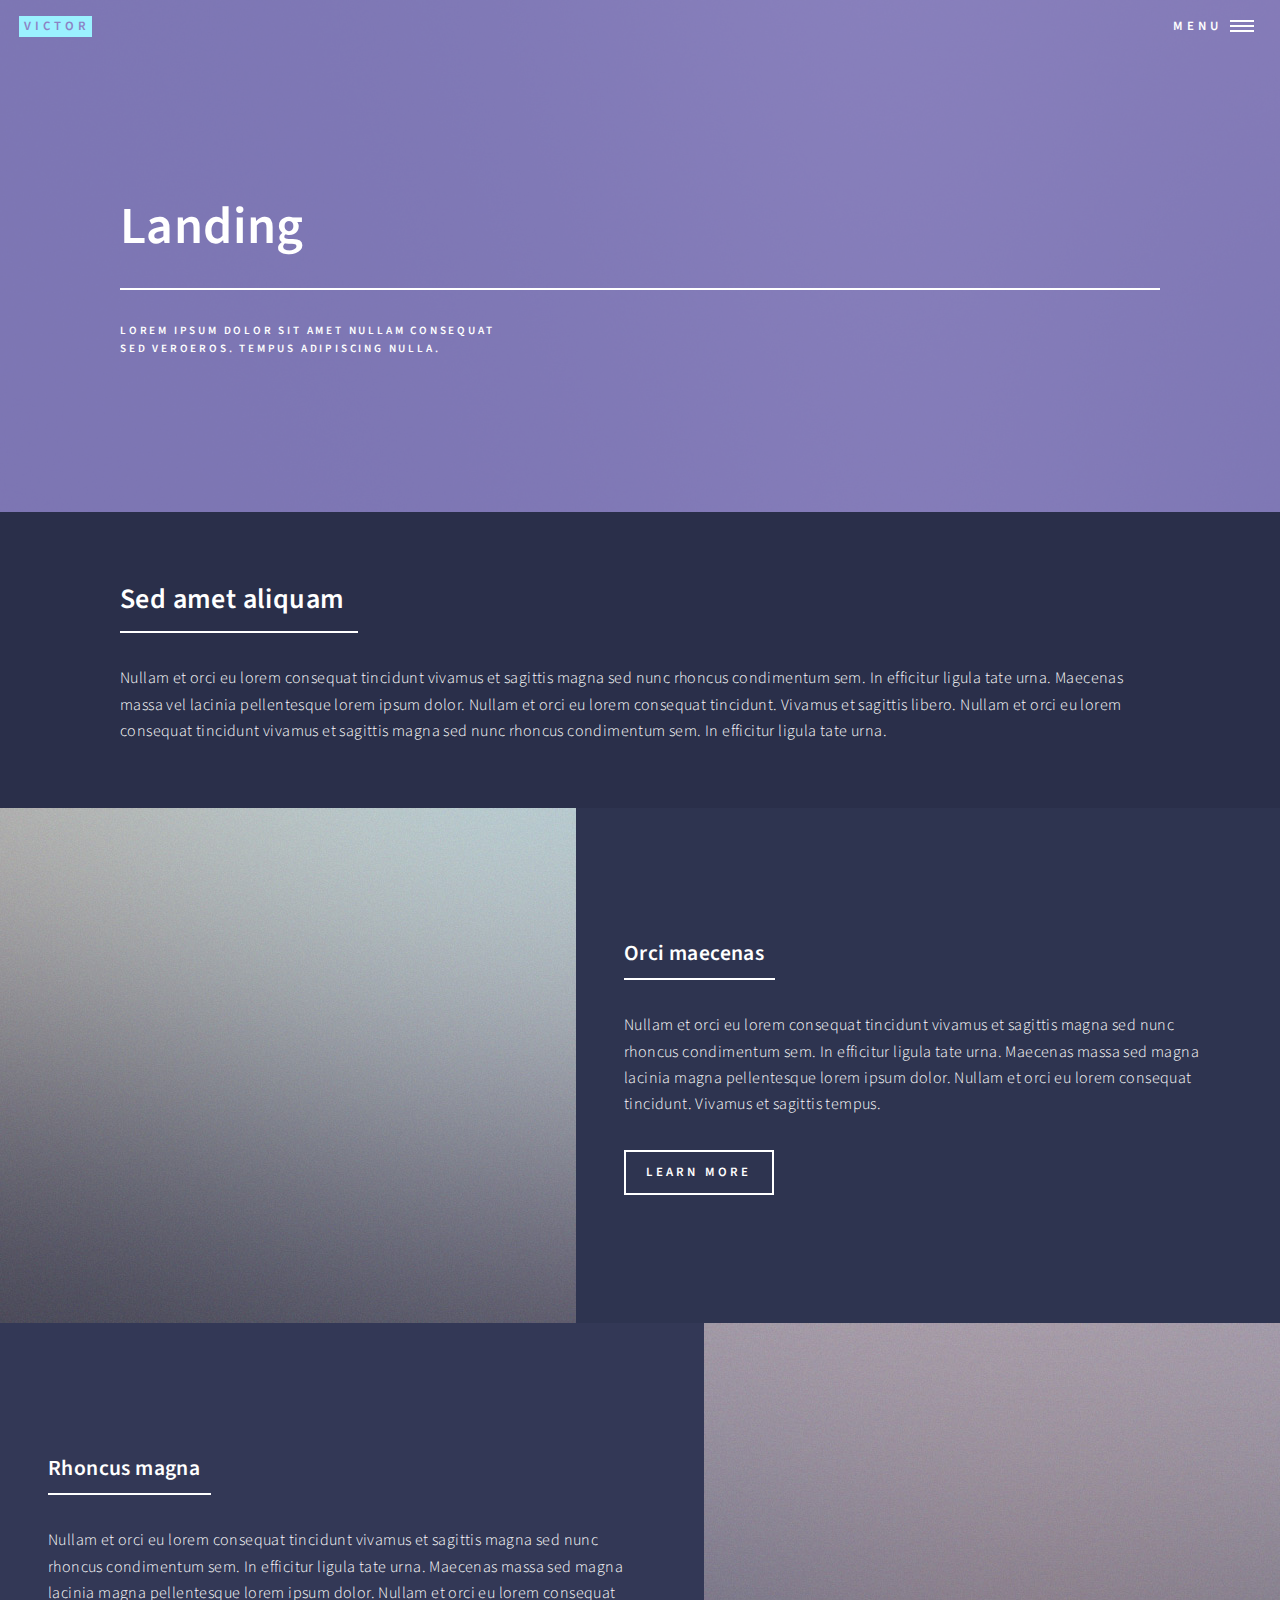
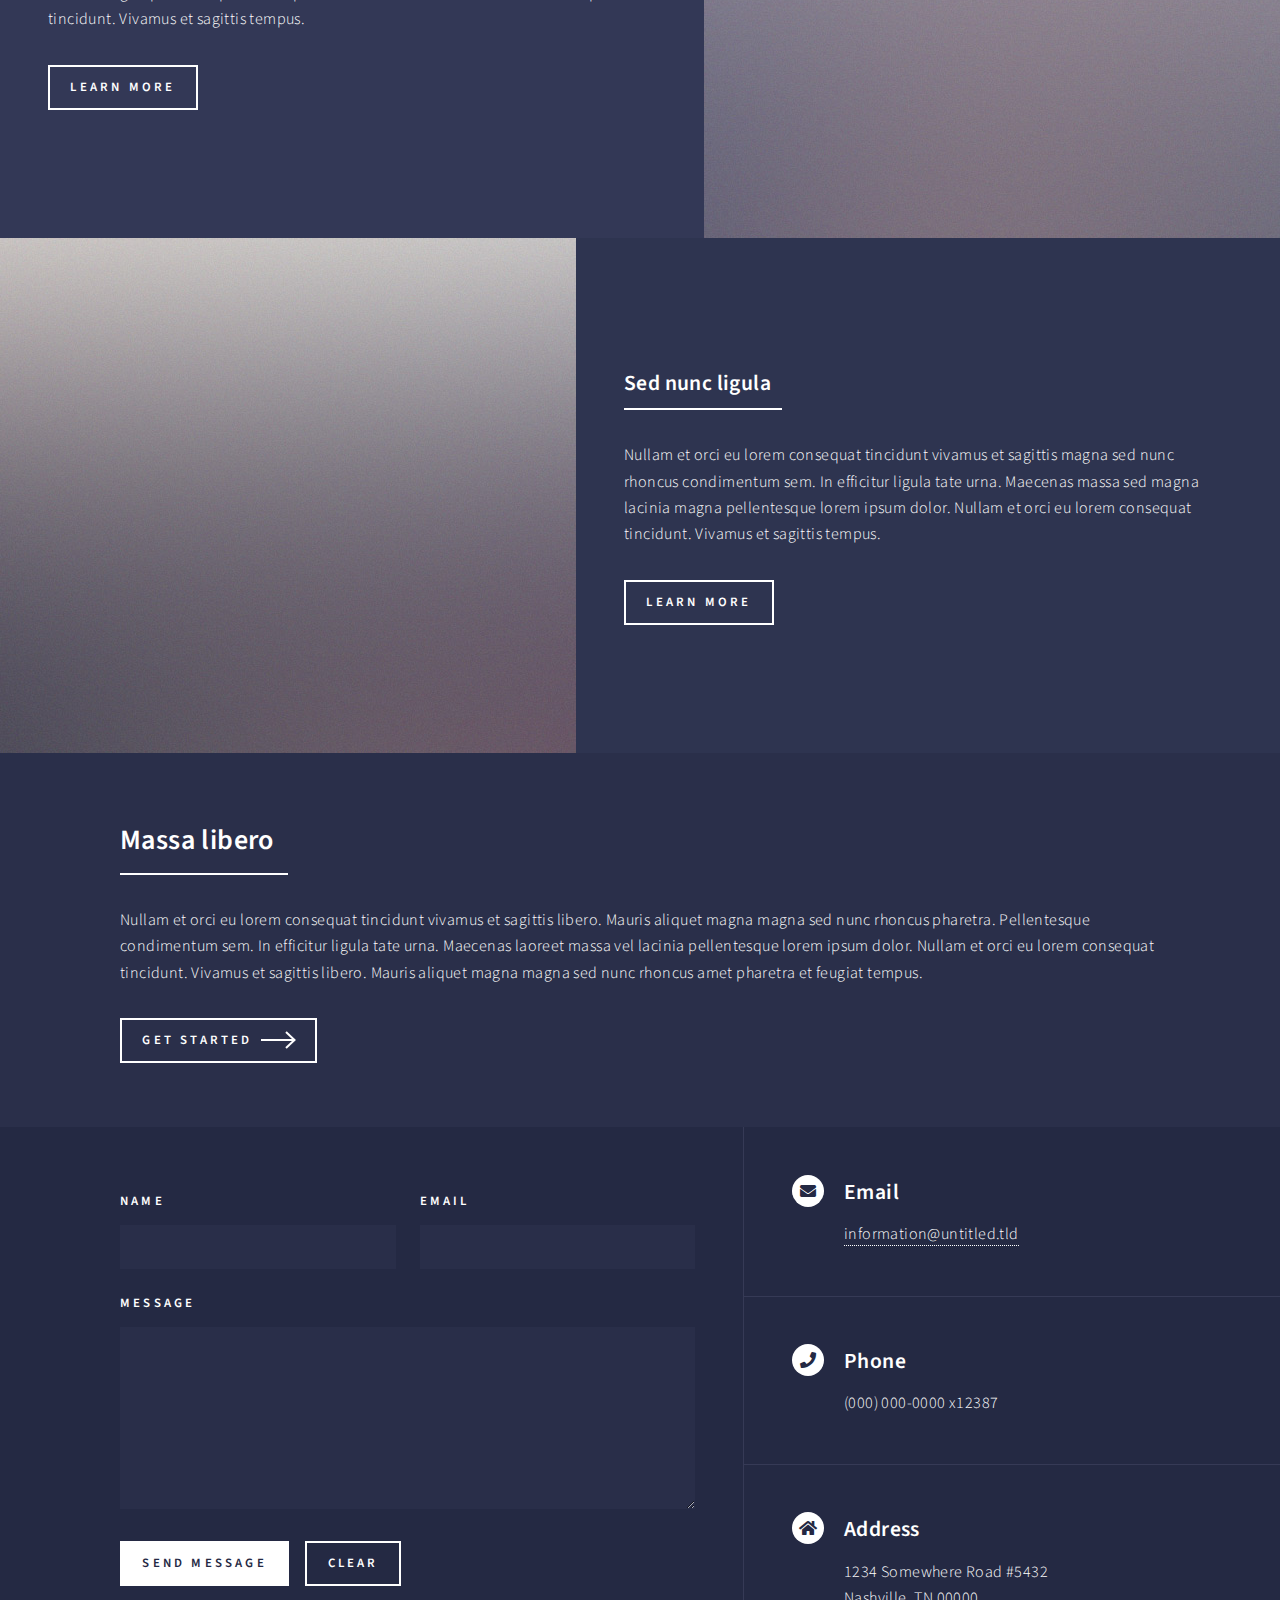
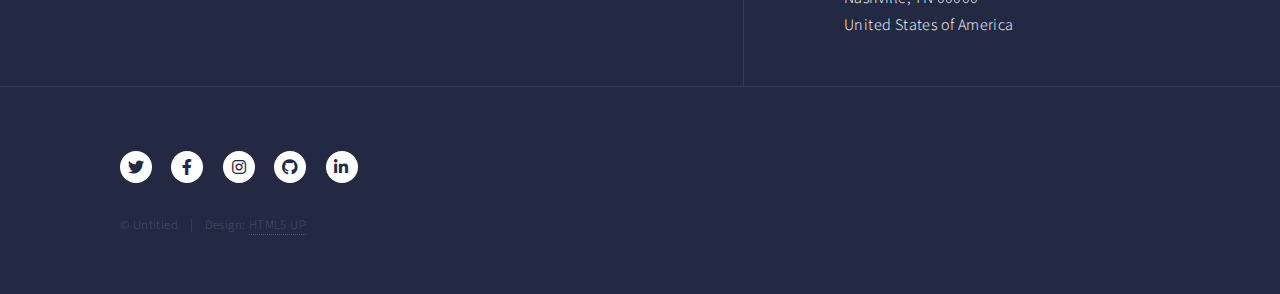
==== fooddrop.html @ 2de6ed98 "first commit" ====
<!DOCTYPE HTML>
<!--
	Forty by HTML5 UP
	html5up.net | @ajlkn
	Free for personal and commercial use under the CCA 3.0 license (html5up.net/license)
-->
<html>
	<head>
		<title>FoodDrop - Forty by HTML5 UP</title>
		<meta charset="utf-8" />
		<meta name="viewport" content="width=device-width, initial-scale=1, user-scalable=no" />
		<link rel="stylesheet" href="assets/css/main.css" />
		<noscript><link rel="stylesheet" href="assets/css/noscript.css" /></noscript>
	</head>
	<body class="is-preload">

		<!-- Wrapper -->
			<div id="wrapper">

				<!-- Header -->
				<!-- Note: The "styleN" class below should match that of the banner element. -->
					<header id="header" class="alt style2">
						<a href="index.html" class="logo"><strong>Victor</strong> </a>
						<nav>
							<a href="#menu">Menu</a>
						</nav>
					</header>

				<!-- Menu -->
					<nav id="menu">
						<ul class="links">
							<li><a href="index.html">Home</a></li>
							<li><a href="landing.html">Landing</a></li>
							<li><a href="generic.html">Generic</a></li>
							<li><a href="elements.html">Elements</a></li>
						</ul>
						<ul class="actions stacked">
							<li><a href="#" class="button primary fit">Get Started</a></li>
							<li><a href="#" class="button fit">Log In</a></li>
						</ul>
					</nav>

				<!-- Banner -->
				<!-- Note: The "styleN" class below should match that of the header element. -->
					<section id="banner" class="style2">
						<div class="inner">
							<span class="image">
								<img src="images/pic07.jpg" alt="" />
							</span>
							<header class="major">
								<h1>Landing</h1>
							</header>
							<div class="content">
								<p>Lorem ipsum dolor sit amet nullam consequat<br />
								sed veroeros. tempus adipiscing nulla.</p>
							</div>
						</div>
					</section>

				<!-- Main -->
					<div id="main">

						<!-- One -->
							<section id="one">
								<div class="inner">
									<header class="major">
										<h2>Sed amet aliquam</h2>
									</header>
									<p>Nullam et orci eu lorem consequat tincidunt vivamus et sagittis magna sed nunc rhoncus condimentum sem. In efficitur ligula tate urna. Maecenas massa vel lacinia pellentesque lorem ipsum dolor. Nullam et orci eu lorem consequat tincidunt. Vivamus et sagittis libero. Nullam et orci eu lorem consequat tincidunt vivamus et sagittis magna sed nunc rhoncus condimentum sem. In efficitur ligula tate urna.</p>
								</div>
							</section>

						<!-- Two -->
							<section id="two" class="spotlights">
								<section>
									<a href="generic.html" class="image">
										<img src="images/pic08.jpg" alt="" data-position="center center" />
									</a>
									<div class="content">
										<div class="inner">
											<header class="major">
												<h3>Orci maecenas</h3>
											</header>
											<p>Nullam et orci eu lorem consequat tincidunt vivamus et sagittis magna sed nunc rhoncus condimentum sem. In efficitur ligula tate urna. Maecenas massa sed magna lacinia magna pellentesque lorem ipsum dolor. Nullam et orci eu lorem consequat tincidunt. Vivamus et sagittis tempus.</p>
											<ul class="actions">
												<li><a href="generic.html" class="button">Learn more</a></li>
											</ul>
										</div>
									</div>
								</section>
								<section>
									<a href="generic.html" class="image">
										<img src="images/pic09.jpg" alt="" data-position="top center" />
									</a>
									<div class="content">
										<div class="inner">
											<header class="major">
												<h3>Rhoncus magna</h3>
											</header>
											<p>Nullam et orci eu lorem consequat tincidunt vivamus et sagittis magna sed nunc rhoncus condimentum sem. In efficitur ligula tate urna. Maecenas massa sed magna lacinia magna pellentesque lorem ipsum dolor. Nullam et orci eu lorem consequat tincidunt. Vivamus et sagittis tempus.</p>
											<ul class="actions">
												<li><a href="generic.html" class="button">Learn more</a></li>
											</ul>
										</div>
									</div>
								</section>
								<section>
									<a href="generic.html" class="image">
										<img src="images/pic10.jpg" alt="" data-position="25% 25%" />
									</a>
									<div class="content">
										<div class="inner">
											<header class="major">
												<h3>Sed nunc ligula</h3>
											</header>
											<p>Nullam et orci eu lorem consequat tincidunt vivamus et sagittis magna sed nunc rhoncus condimentum sem. In efficitur ligula tate urna. Maecenas massa sed magna lacinia magna pellentesque lorem ipsum dolor. Nullam et orci eu lorem consequat tincidunt. Vivamus et sagittis tempus.</p>
											<ul class="actions">
												<li><a href="generic.html" class="button">Learn more</a></li>
											</ul>
										</div>
									</div>
								</section>
							</section>

						<!-- Three -->
							<section id="three">
								<div class="inner">
									<header class="major">
										<h2>Massa libero</h2>
									</header>
									<p>Nullam et orci eu lorem consequat tincidunt vivamus et sagittis libero. Mauris aliquet magna magna sed nunc rhoncus pharetra. Pellentesque condimentum sem. In efficitur ligula tate urna. Maecenas laoreet massa vel lacinia pellentesque lorem ipsum dolor. Nullam et orci eu lorem consequat tincidunt. Vivamus et sagittis libero. Mauris aliquet magna magna sed nunc rhoncus amet pharetra et feugiat tempus.</p>
									<ul class="actions">
										<li><a href="generic.html" class="button next">Get Started</a></li>
									</ul>
								</div>
							</section>

					</div>

				<!-- Contact -->
					<section id="contact">
						<div class="inner">
							<section>
								<form method="post" action="#">
									<div class="fields">
										<div class="field half">
											<label for="name">Name</label>
											<input type="text" name="name" id="name" />
										</div>
										<div class="field half">
											<label for="email">Email</label>
											<input type="text" name="email" id="email" />
										</div>
										<div class="field">
											<label for="message">Message</label>
											<textarea name="message" id="message" rows="6"></textarea>
										</div>
									</div>
									<ul class="actions">
										<li><input type="submit" value="Send Message" class="primary" /></li>
										<li><input type="reset" value="Clear" /></li>
									</ul>
								</form>
							</section>
							<section class="split">
								<section>
									<div class="contact-method">
										<span class="icon solid alt fa-envelope"></span>
										<h3>Email</h3>
										<a href="#">information@untitled.tld</a>
									</div>
								</section>
								<section>
									<div class="contact-method">
										<span class="icon solid alt fa-phone"></span>
										<h3>Phone</h3>
										<span>(000) 000-0000 x12387</span>
									</div>
								</section>
								<section>
									<div class="contact-method">
										<span class="icon solid alt fa-home"></span>
										<h3>Address</h3>
										<span>1234 Somewhere Road #5432<br />
										Nashville, TN 00000<br />
										United States of America</span>
									</div>
								</section>
							</section>
						</div>
					</section>

				<!-- Footer -->
					<footer id="footer">
						<div class="inner">
							<ul class="icons">
								<li><a href="#" class="icon brands alt fa-twitter"><span class="label">Twitter</span></a></li>
								<li><a href="#" class="icon brands alt fa-facebook-f"><span class="label">Facebook</span></a></li>
								<li><a href="#" class="icon brands alt fa-instagram"><span class="label">Instagram</span></a></li>
								<li><a href="#" class="icon brands alt fa-github"><span class="label">GitHub</span></a></li>
								<li><a href="#" class="icon brands alt fa-linkedin-in"><span class="label">LinkedIn</span></a></li>
							</ul>
							<ul class="copyright">
								<li>&copy; Untitled</li><li>Design: <a href="https://html5up.net">HTML5 UP</a></li>
							</ul>
						</div>
					</footer>

			</div>

		<!-- Scripts -->
			<script src="assets/js/jquery.min.js"></script>
			<script src="assets/js/jquery.scrolly.min.js"></script>
			<script src="assets/js/jquery.scrollex.min.js"></script>
			<script src="assets/js/browser.min.js"></script>
			<script src="assets/js/breakpoints.min.js"></script>
			<script src="assets/js/util.js"></script>
			<script src="assets/js/main.js"></script>

	</body>
</html>
---- assets/css/main.css ----
@import url(fontawesome-all.min.css);
@import url("https://fonts.googleapis.com/css?family=Source+Sans+Pro:300,300italic,600,600italic");

/*
	Forty by HTML5 UP
	html5up.net | @ajlkn
	Free for personal and commercial use under the CCA 3.0 license (html5up.net/license)
*/

html, body, div, span, applet, object,
iframe, h1, h2, h3, h4, h5, h6, p, blockquote,
pre, a, abbr, acronym, address, big, cite,
code, del, dfn, em, img, ins, kbd, q, s, samp,
small, strike, strong, sub, sup, tt, var, b,
u, i, center, dl, dt, dd, ol, ul, li, fieldset,
form, label, legend, table, caption, tbody,
tfoot, thead, tr, th, td, article, aside,
canvas, details, embed, figure, figcaption,
footer, header, hgroup, menu, nav, output, ruby,
section, summary, time, mark, audio, video {
	margin: 0;
	padding: 0;
	border: 0;
	font-size: 100%;
	font: inherit;
	vertical-align: baseline;}

article, aside, details, figcaption, figure,
footer, header, hgroup, menu, nav, section {
	display: block;}

body {
	line-height: 1;
}

ol, ul {
	list-style: none;
}

blockquote, q {
	quotes: none;
}

	blockquote:before, blockquote:after, q:before, q:after {
		content: '';
		content: none;
	}

table {
	border-collapse: collapse;
	border-spacing: 0;
}

body {
	-webkit-text-size-adjust: none;
}

mark {
	background-color: transparent;
	color: inherit;
}

input::-moz-focus-inner {
	border: 0;
	padding: 0;
}

input, select, textarea {
	-moz-appearance: none;
	-webkit-appearance: none;
	-ms-appearance: none;
	appearance: none;
}

/* Basic */

	@-ms-viewport {
		width: device-width;
	}

	body {
		-ms-overflow-style: scrollbar;
	}

	@media screen and (max-width: 480px) {

		html, body {
			min-width: 320px;
		}

	}

	html {
		box-sizing: border-box;
	}

	*, *:before, *:after {
		box-sizing: inherit;
	}

	body {
		background: #242943;
	}

		body.is-preload *, body.is-preload *:before, body.is-preload *:after {
			-moz-animation: none !important;
			-webkit-animation: none !important;
			-ms-animation: none !important;
			animation: none !important;
			-moz-transition: none !important;
			-webkit-transition: none !important;
			-ms-transition: none !important;
			transition: none !important;
		}

/* Type */

	body, input, select, textarea {
		color: #ffffff;
		font-family: "Source Sans Pro", Helvetica, sans-serif;
		font-size: 17pt;
		font-weight: 300;
		letter-spacing: 0.025em;
		line-height: 1.65;
	}

		@media screen and (max-width: 1680px) {

			body, input, select, textarea {
				font-size: 14pt;
			}

		}

		@media screen and (max-width: 1280px) {

			body, input, select, textarea {
				font-size: 12pt;
			}

		}

		@media screen and (max-width: 360px) {

			body, input, select, textarea {
				font-size: 11pt;
			}

		}

	a {
		-moz-transition: color 0.2s ease-in-out, border-bottom-color 0.2s ease-in-out;
		-webkit-transition: color 0.2s ease-in-out, border-bottom-color 0.2s ease-in-out;
		-ms-transition: color 0.2s ease-in-out, border-bottom-color 0.2s ease-in-out;
		transition: color 0.2s ease-in-out, border-bottom-color 0.2s ease-in-out;
		border-bottom: dotted 1px;
		color: inherit;
		text-decoration: none;
	}

		a:hover {
			border-bottom-color: transparent;
			color: #9bf1ff !important;
		}

		a:active {
			color: #53e3fb !important;
		}

	strong, b {
		color: #ffffff;
		font-weight: 600;
	}

	em, i {
		font-style: italic;
	}

	p {
		margin: 0 0 2em 0;
	}

	h1, h2, h3, h4, h5, h6 {
		color: #ffffff;
		font-weight: 600;
		line-height: 1.65;
		margin: 0 0 1em 0;
	}

		h1 a, h2 a, h3 a, h4 a, h5 a, h6 a {
			color: inherit;
			border-bottom: 0;
		}

	h1 {
		font-size: 2.5em;
	}

	h2 {
		font-size: 1.75em;
	}

	h3 {
		font-size: 1.35em;
	}

	h4 {
		font-size: 1.1em;
	}

	h5 {
		font-size: 0.9em;
	}

	h6 {
		font-size: 0.7em;
	}

	@media screen and (max-width: 736px) {

		h1 {
			font-size: 2em;
		}

		h2 {
			font-size: 1.5em;
		}

		h3 {
			font-size: 1.25em;
		}

	}

	sub {
		font-size: 0.8em;
		position: relative;
		top: 0.5em;
	}

	sup {
		font-size: 0.8em;
		position: relative;
		top: -0.5em;
	}

	blockquote {
		border-left: solid 4px rgba(212, 212, 255, 0.1);
		font-style: italic;
		margin: 0 0 2em 0;
		padding: 0.5em 0 0.5em 2em;
	}

	code {
		background: rgba(212, 212, 255, 0.035);
		font-family: "Courier New", monospace;
		font-size: 0.9em;
		margin: 0 0.25em;
		padding: 0.25em 0.65em;
	}

	pre {
		-webkit-overflow-scrolling: touch;
		font-family: "Courier New", monospace;
		font-size: 0.9em;
		margin: 0 0 2em 0;
	}

		pre code {
			display: block;
			line-height: 1.75;
			padding: 1em 1.5em;
			overflow-x: auto;
		}

	hr {
		border: 0;
		border-bottom: solid 1px rgba(212, 212, 255, 0.1);
		margin: 2em 0;
	}

		hr.major {
			margin: 3em 0;
		}

	.align-left {
		text-align: left;
	}

	.align-center {
		text-align: center;
	}

	.align-right {
		text-align: right;
	}

/* Row */

	.row {
		display: flex;
		flex-wrap: wrap;
		box-sizing: border-box;
		align-items: stretch;
	}

		.row > * {
			box-sizing: border-box;
		}

		.row.gtr-uniform > * > :last-child {
			margin-bottom: 0;
		}

		.row.aln-left {
			justify-content: flex-start;
		}

		.row.aln-center {
			justify-content: center;
		}

		.row.aln-right {
			justify-content: flex-end;
		}

		.row.aln-top {
			align-items: flex-start;
		}

		.row.aln-middle {
			align-items: center;
		}

		.row.aln-bottom {
			align-items: flex-end;
		}

		.row > .imp {
			order: -1;
		}

		.row > .col-1 {
			width: 8.33333%;
		}

		.row > .off-1 {
			margin-left: 8.33333%;
		}

		.row > .col-2 {
			width: 16.66667%;
		}

		.row > .off-2 {
			margin-left: 16.66667%;
		}

		.row > .col-3 {
			width: 25%;
		}

		.row > .off-3 {
			margin-left: 25%;
		}

		.row > .col-4 {
			width: 33.33333%;
		}

		.row > .off-4 {
			margin-left: 33.33333%;
		}

		.row > .col-5 {
			width: 41.66667%;
		}

		.row > .off-5 {
			margin-left: 41.66667%;
		}

		.row > .col-6 {
			width: 50%;
		}

		.row > .off-6 {
			margin-left: 50%;
		}

		.row > .col-7 {
			width: 58.33333%;
		}

		.row > .off-7 {
			margin-left: 58.33333%;
		}

		.row > .col-8 {
			width: 66.66667%;
		}

		.row > .off-8 {
			margin-left: 66.66667%;
		}

		.row > .col-9 {
			width: 75%;
		}

		.row > .off-9 {
			margin-left: 75%;
		}

		.row > .col-10 {
			width: 83.33333%;
		}

		.row > .off-10 {
			margin-left: 83.33333%;
		}

		.row > .col-11 {
			width: 91.66667%;
		}

		.row > .off-11 {
			margin-left: 91.66667%;
		}

		.row > .col-12 {
			width: 100%;
		}

		.row > .off-12 {
			margin-left: 100%;
		}

		.row.gtr-0 {
			margin-top: 0;
			margin-left: 0em;
		}

			.row.gtr-0 > * {
				padding: 0 0 0 0em;
			}

			.row.gtr-0.gtr-uniform {
				margin-top: 0em;
			}

				.row.gtr-0.gtr-uniform > * {
					padding-top: 0em;
				}

		.row.gtr-25 {
			margin-top: 0;
			margin-left: -0.5em;
		}

			.row.gtr-25 > * {
				padding: 0 0 0 0.5em;
			}

			.row.gtr-25.gtr-uniform {
				margin-top: -0.5em;
			}

				.row.gtr-25.gtr-uniform > * {
					padding-top: 0.5em;
				}

		.row.gtr-50 {
			margin-top: 0;
			margin-left: -1em;
		}

			.row.gtr-50 > * {
				padding: 0 0 0 1em;
			}

			.row.gtr-50.gtr-uniform {
				margin-top: -1em;
			}

				.row.gtr-50.gtr-uniform > * {
					padding-top: 1em;
				}

		.row {
			margin-top: 0;
			margin-left: -2em;
		}

			.row > * {
				padding: 0 0 0 2em;
			}

			.row.gtr-uniform {
				margin-top: -2em;
			}

				.row.gtr-uniform > * {
					padding-top: 2em;
				}

		.row.gtr-150 {
			margin-top: 0;
			margin-left: -3em;
		}

			.row.gtr-150 > * {
				padding: 0 0 0 3em;
			}

			.row.gtr-150.gtr-uniform {
				margin-top: -3em;
			}

				.row.gtr-150.gtr-uniform > * {
					padding-top: 3em;
				}

		.row.gtr-200 {
			margin-top: 0;
			margin-left: -4em;
		}

			.row.gtr-200 > * {
				padding: 0 0 0 4em;
			}

			.row.gtr-200.gtr-uniform {
				margin-top: -4em;
			}

				.row.gtr-200.gtr-uniform > * {
					padding-top: 4em;
				}

		@media screen and (max-width: 1680px) {

			.row {
				display: flex;
				flex-wrap: wrap;
				box-sizing: border-box;
				align-items: stretch;
			}

				.row > * {
					box-sizing: border-box;
				}

				.row.gtr-uniform > * > :last-child {
					margin-bottom: 0;
				}

				.row.aln-left {
					justify-content: flex-start;
				}

				.row.aln-center {
					justify-content: center;
				}

				.row.aln-right {
					justify-content: flex-end;
				}

				.row.aln-top {
					align-items: flex-start;
				}

				.row.aln-middle {
					align-items: center;
				}

				.row.aln-bottom {
					align-items: flex-end;
				}

				.row > .imp-xlarge {
					order: -1;
				}

				.row > .col-1-xlarge {
					width: 8.33333%;
				}

				.row > .off-1-xlarge {
					margin-left: 8.33333%;
				}

				.row > .col-2-xlarge {
					width: 16.66667%;
				}

				.row > .off-2-xlarge {
					margin-left: 16.66667%;
				}

				.row > .col-3-xlarge {
					width: 25%;
				}

				.row > .off-3-xlarge {
					margin-left: 25%;
				}

				.row > .col-4-xlarge {
					width: 33.33333%;
				}

				.row > .off-4-xlarge {
					margin-left: 33.33333%;
				}

				.row > .col-5-xlarge {
					width: 41.66667%;
				}

				.row > .off-5-xlarge {
					margin-left: 41.66667%;
				}

				.row > .col-6-xlarge {
					width: 50%;
				}

				.row > .off-6-xlarge {
					margin-left: 50%;
				}

				.row > .col-7-xlarge {
					width: 58.33333%;
				}

				.row > .off-7-xlarge {
					margin-left: 58.33333%;
				}

				.row > .col-8-xlarge {
					width: 66.66667%;
				}

				.row > .off-8-xlarge {
					margin-left: 66.66667%;
				}

				.row > .col-9-xlarge {
					width: 75%;
				}

				.row > .off-9-xlarge {
					margin-left: 75%;
				}

				.row > .col-10-xlarge {
					width: 83.33333%;
				}

				.row > .off-10-xlarge {
					margin-left: 83.33333%;
				}

				.row > .col-11-xlarge {
					width: 91.66667%;
				}

				.row > .off-11-xlarge {
					margin-left: 91.66667%;
				}

				.row > .col-12-xlarge {
					width: 100%;
				}

				.row > .off-12-xlarge {
					margin-left: 100%;
				}

				.row.gtr-0 {
					margin-top: 0;
					margin-left: 0em;
				}

					.row.gtr-0 > * {
						padding: 0 0 0 0em;
					}

					.row.gtr-0.gtr-uniform {
						margin-top: 0em;
					}

						.row.gtr-0.gtr-uniform > * {
							padding-top: 0em;
						}

				.row.gtr-25 {
					margin-top: 0;
					margin-left: -0.5em;
				}

					.row.gtr-25 > * {
						padding: 0 0 0 0.5em;
					}

					.row.gtr-25.gtr-uniform {
						margin-top: -0.5em;
					}

						.row.gtr-25.gtr-uniform > * {
							padding-top: 0.5em;
						}

				.row.gtr-50 {
					margin-top: 0;
					margin-left: -1em;
				}

					.row.gtr-50 > * {
						padding: 0 0 0 1em;
					}

					.row.gtr-50.gtr-uniform {
						margin-top: -1em;
					}

						.row.gtr-50.gtr-uniform > * {
							padding-top: 1em;
						}

				.row {
					margin-top: 0;
					margin-left: -2em;
				}

					.row > * {
						padding: 0 0 0 2em;
					}

					.row.gtr-uniform {
						margin-top: -2em;
					}

						.row.gtr-uniform > * {
							padding-top: 2em;
						}

				.row.gtr-150 {
					margin-top: 0;
					margin-left: -3em;
				}

					.row.gtr-150 > * {
						padding: 0 0 0 3em;
					}

					.row.gtr-150.gtr-uniform {
						margin-top: -3em;
					}

						.row.gtr-150.gtr-uniform > * {
							padding-top: 3em;
						}

				.row.gtr-200 {
					margin-top: 0;
					margin-left: -4em;
				}

					.row.gtr-200 > * {
						padding: 0 0 0 4em;
					}

					.row.gtr-200.gtr-uniform {
						margin-top: -4em;
					}

						.row.gtr-200.gtr-uniform > * {
							padding-top: 4em;
						}

		}

		@media screen and (max-width: 1280px) {

			.row {
				display: flex;
				flex-wrap: wrap;
				box-sizing: border-box;
				align-items: stretch;
			}

				.row > * {
					box-sizing: border-box;
				}

				.row.gtr-uniform > * > :last-child {
					margin-bottom: 0;
				}

				.row.aln-left {
					justify-content: flex-start;
				}

				.row.aln-center {
					justify-content: center;
				}

				.row.aln-right {
					justify-content: flex-end;
				}

				.row.aln-top {
					align-items: flex-start;
				}

				.row.aln-middle {
					align-items: center;
				}

				.row.aln-bottom {
					align-items: flex-end;
				}

				.row > .imp-large {
					order: -1;
				}

				.row > .col-1-large {
					width: 8.33333%;
				}

				.row > .off-1-large {
					margin-left: 8.33333%;
				}

				.row > .col-2-large {
					width: 16.66667%;
				}

				.row > .off-2-large {
					margin-left: 16.66667%;
				}

				.row > .col-3-large {
					width: 25%;
				}

				.row > .off-3-large {
					margin-left: 25%;
				}

				.row > .col-4-large {
					width: 33.33333%;
				}

				.row > .off-4-large {
					margin-left: 33.33333%;
				}

				.row > .col-5-large {
					width: 41.66667%;
				}

				.row > .off-5-large {
					margin-left: 41.66667%;
				}

				.row > .col-6-large {
					width: 50%;
				}

				.row > .off-6-large {
					margin-left: 50%;
				}

				.row > .col-7-large {
					width: 58.33333%;
				}

				.row > .off-7-large {
					margin-left: 58.33333%;
				}

				.row > .col-8-large {
					width: 66.66667%;
				}

				.row > .off-8-large {
					margin-left: 66.66667%;
				}

				.row > .col-9-large {
					width: 75%;
				}

				.row > .off-9-large {
					margin-left: 75%;
				}

				.row > .col-10-large {
					width: 83.33333%;
				}

				.row > .off-10-large {
					margin-left: 83.33333%;
				}

				.row > .col-11-large {
					width: 91.66667%;
				}

				.row > .off-11-large {
					margin-left: 91.66667%;
				}

				.row > .col-12-large {
					width: 100%;
				}

				.row > .off-12-large {
					margin-left: 100%;
				}

				.row.gtr-0 {
					margin-top: 0;
					margin-left: 0em;
				}

					.row.gtr-0 > * {
						padding: 0 0 0 0em;
					}

					.row.gtr-0.gtr-uniform {
						margin-top: 0em;
					}

						.row.gtr-0.gtr-uniform > * {
							padding-top: 0em;
						}

				.row.gtr-25 {
					margin-top: 0;
					margin-left: -0.375em;
				}

					.row.gtr-25 > * {
						padding: 0 0 0 0.375em;
					}

					.row.gtr-25.gtr-uniform {
						margin-top: -0.375em;
					}

						.row.gtr-25.gtr-uniform > * {
							padding-top: 0.375em;
						}

				.row.gtr-50 {
					margin-top: 0;
					margin-left: -0.75em;
				}

					.row.gtr-50 > * {
						padding: 0 0 0 0.75em;
					}

					.row.gtr-50.gtr-uniform {
						margin-top: -0.75em;
					}

						.row.gtr-50.gtr-uniform > * {
							padding-top: 0.75em;
						}

				.row {
					margin-top: 0;
					margin-left: -1.5em;
				}

					.row > * {
						padding: 0 0 0 1.5em;
					}

					.row.gtr-uniform {
						margin-top: -1.5em;
					}

						.row.gtr-uniform > * {
							padding-top: 1.5em;
						}

				.row.gtr-150 {
					margin-top: 0;
					margin-left: -2.25em;
				}

					.row.gtr-150 > * {
						padding: 0 0 0 2.25em;
					}

					.row.gtr-150.gtr-uniform {
						margin-top: -2.25em;
					}

						.row.gtr-150.gtr-uniform > * {
							padding-top: 2.25em;
						}

				.row.gtr-200 {
					margin-top: 0;
					margin-left: -3em;
				}

					.row.gtr-200 > * {
						padding: 0 0 0 3em;
					}

					.row.gtr-200.gtr-uniform {
						margin-top: -3em;
					}

						.row.gtr-200.gtr-uniform > * {
							padding-top: 3em;
						}

		}

		@media screen and (max-width: 980px) {

			.row {
				display: flex;
				flex-wrap: wrap;
				box-sizing: border-box;
				align-items: stretch;
			}

				.row > * {
					box-sizing: border-box;
				}

				.row.gtr-uniform > * > :last-child {
					margin-bottom: 0;
				}

				.row.aln-left {
					justify-content: flex-start;
				}

				.row.aln-center {
					justify-content: center;
				}

				.row.aln-right {
					justify-content: flex-end;
				}

				.row.aln-top {
					align-items: flex-start;
				}

				.row.aln-middle {
					align-items: center;
				}

				.row.aln-bottom {
					align-items: flex-end;
				}

				.row > .imp-medium {
					order: -1;
				}

				.row > .col-1-medium {
					width: 8.33333%;
				}

				.row > .off-1-medium {
					margin-left: 8.33333%;
				}

				.row > .col-2-medium {
					width: 16.66667%;
				}

				.row > .off-2-medium {
					margin-left: 16.66667%;
				}

				.row > .col-3-medium {
					width: 25%;
				}

				.row > .off-3-medium {
					margin-left: 25%;
				}

				.row > .col-4-medium {
					width: 33.33333%;
				}

				.row > .off-4-medium {
					margin-left: 33.33333%;
				}

				.row > .col-5-medium {
					width: 41.66667%;
				}

				.row > .off-5-medium {
					margin-left: 41.66667%;
				}

				.row > .col-6-medium {
					width: 50%;
				}

				.row > .off-6-medium {
					margin-left: 50%;
				}

				.row > .col-7-medium {
					width: 58.33333%;
				}

				.row > .off-7-medium {
					margin-left: 58.33333%;
				}

				.row > .col-8-medium {
					width: 66.66667%;
				}

				.row > .off-8-medium {
					margin-left: 66.66667%;
				}

				.row > .col-9-medium {
					width: 75%;
				}

				.row > .off-9-medium {
					margin-left: 75%;
				}

				.row > .col-10-medium {
					width: 83.33333%;
				}

				.row > .off-10-medium {
					margin-left: 83.33333%;
				}

				.row > .col-11-medium {
					width: 91.66667%;
				}

				.row > .off-11-medium {
					margin-left: 91.66667%;
				}

				.row > .col-12-medium {
					width: 100%;
				}

				.row > .off-12-medium {
					margin-left: 100%;
				}

				.row.gtr-0 {
					margin-top: 0;
					margin-left: 0em;
				}

					.row.gtr-0 > * {
						padding: 0 0 0 0em;
					}

					.row.gtr-0.gtr-uniform {
						margin-top: 0em;
					}

						.row.gtr-0.gtr-uniform > * {
							padding-top: 0em;
						}

				.row.gtr-25 {
					margin-top: 0;
					margin-left: -0.375em;
				}

					.row.gtr-25 > * {
						padding: 0 0 0 0.375em;
					}

					.row.gtr-25.gtr-uniform {
						margin-top: -0.375em;
					}

						.row.gtr-25.gtr-uniform > * {
							padding-top: 0.375em;
						}

				.row.gtr-50 {
					margin-top: 0;
					margin-left: -0.75em;
				}

					.row.gtr-50 > * {
						padding: 0 0 0 0.75em;
					}

					.row.gtr-50.gtr-uniform {
						margin-top: -0.75em;
					}

						.row.gtr-50.gtr-uniform > * {
							padding-top: 0.75em;
						}

				.row {
					margin-top: 0;
					margin-left: -1.5em;
				}

					.row > * {
						padding: 0 0 0 1.5em;
					}

					.row.gtr-uniform {
						margin-top: -1.5em;
					}

						.row.gtr-uniform > * {
							padding-top: 1.5em;
						}

				.row.gtr-150 {
					margin-top: 0;
					margin-left: -2.25em;
				}

					.row.gtr-150 > * {
						padding: 0 0 0 2.25em;
					}

					.row.gtr-150.gtr-uniform {
						margin-top: -2.25em;
					}

						.row.gtr-150.gtr-uniform > * {
							padding-top: 2.25em;
						}

				.row.gtr-200 {
					margin-top: 0;
					margin-left: -3em;
				}

					.row.gtr-200 > * {
						padding: 0 0 0 3em;
					}

					.row.gtr-200.gtr-uniform {
						margin-top: -3em;
					}

						.row.gtr-200.gtr-uniform > * {
							padding-top: 3em;
						}

		}

		@media screen and (max-width: 736px) {

			.row {
				display: flex;
				flex-wrap: wrap;
				box-sizing: border-box;
				align-items: stretch;
			}

				.row > * {
					box-sizing: border-box;
				}

				.row.gtr-uniform > * > :last-child {
					margin-bottom: 0;
				}

				.row.aln-left {
					justify-content: flex-start;
				}

				.row.aln-center {
					justify-content: center;
				}

				.row.aln-right {
					justify-content: flex-end;
				}

				.row.aln-top {
					align-items: flex-start;
				}

				.row.aln-middle {
					align-items: center;
				}

				.row.aln-bottom {
					align-items: flex-end;
				}

				.row > .imp-small {
					order: -1;
				}

				.row > .col-1-small {
					width: 8.33333%;
				}

				.row > .off-1-small {
					margin-left: 8.33333%;
				}

				.row > .col-2-small {
					width: 16.66667%;
				}

				.row > .off-2-small {
					margin-left: 16.66667%;
				}

				.row > .col-3-small {
					width: 25%;
				}

				.row > .off-3-small {
					margin-left: 25%;
				}

				.row > .col-4-small {
					width: 33.33333%;
				}

				.row > .off-4-small {
					margin-left: 33.33333%;
				}

				.row > .col-5-small {
					width: 41.66667%;
				}

				.row > .off-5-small {
					margin-left: 41.66667%;
				}

				.row > .col-6-small {
					width: 50%;
				}

				.row > .off-6-small {
					margin-left: 50%;
				}

				.row > .col-7-small {
					width: 58.33333%;
				}

				.row > .off-7-small {
					margin-left: 58.33333%;
				}

				.row > .col-8-small {
					width: 66.66667%;
				}

				.row > .off-8-small {
					margin-left: 66.66667%;
				}

				.row > .col-9-small {
					width: 75%;
				}

				.row > .off-9-small {
					margin-left: 75%;
				}

				.row > .col-10-small {
					width: 83.33333%;
				}

				.row > .off-10-small {
					margin-left: 83.33333%;
				}

				.row > .col-11-small {
					width: 91.66667%;
				}

				.row > .off-11-small {
					margin-left: 91.66667%;
				}

				.row > .col-12-small {
					width: 100%;
				}

				.row > .off-12-small {
					margin-left: 100%;
				}

				.row.gtr-0 {
					margin-top: 0;
					margin-left: 0em;
				}

					.row.gtr-0 > * {
						padding: 0 0 0 0em;
					}

					.row.gtr-0.gtr-uniform {
						margin-top: 0em;
					}

						.row.gtr-0.gtr-uniform > * {
							padding-top: 0em;
						}

				.row.gtr-25 {
					margin-top: 0;
					margin-left: -0.3125em;
				}

					.row.gtr-25 > * {
						padding: 0 0 0 0.3125em;
					}

					.row.gtr-25.gtr-uniform {
						margin-top: -0.3125em;
					}

						.row.gtr-25.gtr-uniform > * {
							padding-top: 0.3125em;
						}

				.row.gtr-50 {
					margin-top: 0;
					margin-left: -0.625em;
				}

					.row.gtr-50 > * {
						padding: 0 0 0 0.625em;
					}

					.row.gtr-50.gtr-uniform {
						margin-top: -0.625em;
					}

						.row.gtr-50.gtr-uniform > * {
							padding-top: 0.625em;
						}

				.row {
					margin-top: 0;
					margin-left: -1.25em;
				}

					.row > * {
						padding: 0 0 0 1.25em;
					}

					.row.gtr-uniform {
						margin-top: -1.25em;
					}

						.row.gtr-uniform > * {
							padding-top: 1.25em;
						}

				.row.gtr-150 {
					margin-top: 0;
					margin-left: -1.875em;
				}

					.row.gtr-150 > * {
						padding: 0 0 0 1.875em;
					}

					.row.gtr-150.gtr-uniform {
						margin-top: -1.875em;
					}

						.row.gtr-150.gtr-uniform > * {
							padding-top: 1.875em;
						}

				.row.gtr-200 {
					margin-top: 0;
					margin-left: -2.5em;
				}

					.row.gtr-200 > * {
						padding: 0 0 0 2.5em;
					}

					.row.gtr-200.gtr-uniform {
						margin-top: -2.5em;
					}

						.row.gtr-200.gtr-uniform > * {
							padding-top: 2.5em;
						}

		}

		@media screen and (max-width: 480px) {

			.row {
				display: flex;
				flex-wrap: wrap;
				box-sizing: border-box;
				align-items: stretch;
			}

				.row > * {
					box-sizing: border-box;
				}

				.row.gtr-uniform > * > :last-child {
					margin-bottom: 0;
				}

				.row.aln-left {
					justify-content: flex-start;
				}

				.row.aln-center {
					justify-content: center;
				}

				.row.aln-right {
					justify-content: flex-end;
				}

				.row.aln-top {
					align-items: flex-start;
				}

				.row.aln-middle {
					align-items: center;
				}

				.row.aln-bottom {
					align-items: flex-end;
				}

				.row > .imp-xsmall {
					order: -1;
				}

				.row > .col-1-xsmall {
					width: 8.33333%;
				}

				.row > .off-1-xsmall {
					margin-left: 8.33333%;
				}

				.row > .col-2-xsmall {
					width: 16.66667%;
				}

				.row > .off-2-xsmall {
					margin-left: 16.66667%;
				}

				.row > .col-3-xsmall {
					width: 25%;
				}

				.row > .off-3-xsmall {
					margin-left: 25%;
				}

				.row > .col-4-xsmall {
					width: 33.33333%;
				}

				.row > .off-4-xsmall {
					margin-left: 33.33333%;
				}

				.row > .col-5-xsmall {
					width: 41.66667%;
				}

				.row > .off-5-xsmall {
					margin-left: 41.66667%;
				}

				.row > .col-6-xsmall {
					width: 50%;
				}

				.row > .off-6-xsmall {
					margin-left: 50%;
				}

				.row > .col-7-xsmall {
					width: 58.33333%;
				}

				.row > .off-7-xsmall {
					margin-left: 58.33333%;
				}

				.row > .col-8-xsmall {
					width: 66.66667%;
				}

				.row > .off-8-xsmall {
					margin-left: 66.66667%;
				}

				.row > .col-9-xsmall {
					width: 75%;
				}

				.row > .off-9-xsmall {
					margin-left: 75%;
				}

				.row > .col-10-xsmall {
					width: 83.33333%;
				}

				.row > .off-10-xsmall {
					margin-left: 83.33333%;
				}

				.row > .col-11-xsmall {
					width: 91.66667%;
				}

				.row > .off-11-xsmall {
					margin-left: 91.66667%;
				}

				.row > .col-12-xsmall {
					width: 100%;
				}

				.row > .off-12-xsmall {
					margin-left: 100%;
				}

				.row.gtr-0 {
					margin-top: 0;
					margin-left: 0em;
				}

					.row.gtr-0 > * {
						padding: 0 0 0 0em;
					}

					.row.gtr-0.gtr-uniform {
						margin-top: 0em;
					}

						.row.gtr-0.gtr-uniform > * {
							padding-top: 0em;
						}

				.row.gtr-25 {
					margin-top: 0;
					margin-left: -0.3125em;
				}

					.row.gtr-25 > * {
						padding: 0 0 0 0.3125em;
					}

					.row.gtr-25.gtr-uniform {
						margin-top: -0.3125em;
					}

						.row.gtr-25.gtr-uniform > * {
							padding-top: 0.3125em;
						}

				.row.gtr-50 {
					margin-top: 0;
					margin-left: -0.625em;
				}

					.row.gtr-50 > * {
						padding: 0 0 0 0.625em;
					}

					.row.gtr-50.gtr-uniform {
						margin-top: -0.625em;
					}

						.row.gtr-50.gtr-uniform > * {
							padding-top: 0.625em;
						}

				.row {
					margin-top: 0;
					margin-left: -1.25em;
				}

					.row > * {
						padding: 0 0 0 1.25em;
					}

					.row.gtr-uniform {
						margin-top: -1.25em;
					}

						.row.gtr-uniform > * {
							padding-top: 1.25em;
						}

				.row.gtr-150 {
					margin-top: 0;
					margin-left: -1.875em;
				}

					.row.gtr-150 > * {
						padding: 0 0 0 1.875em;
					}

					.row.gtr-150.gtr-uniform {
						margin-top: -1.875em;
					}

						.row.gtr-150.gtr-uniform > * {
							padding-top: 1.875em;
						}

				.row.gtr-200 {
					margin-top: 0;
					margin-left: -2.5em;
				}

					.row.gtr-200 > * {
						padding: 0 0 0 2.5em;
					}

					.row.gtr-200.gtr-uniform {
						margin-top: -2.5em;
					}

						.row.gtr-200.gtr-uniform > * {
							padding-top: 2.5em;
						}

		}

/* Section/Article */

	section.special, article.special {
		text-align: center;
	}

	header.major {
		width: -moz-max-content;
		width: -webkit-max-content;
		width: -ms-max-content;
		width: max-content;
		margin-bottom: 2em;
	}

		header.major > :first-child {
			margin-bottom: 0;
			width: calc(100% + 0.5em);
		}

			header.major > :first-child:after {
				content: '';
				background-color: #ffffff;
				display: block;
				height: 2px;
				margin: 0.325em 0 0.5em 0;
				width: 100%;
			}

		header.major > p {
			font-size: 0.7em;
			font-weight: 600;
			letter-spacing: 0.25em;
			margin-bottom: 0;
			text-transform: uppercase;
		}

		body.is-ie header.major > :first-child:after {
			max-width: 9em;
		}

		body.is-ie header.major > h1:after {
			max-width: 100% !important;
		}

	@media screen and (max-width: 736px) {

		header.major > p br {
			display: none;
		}

	}

/* Form */

	form {
		margin: 0 0 2em 0;
	}

		form > :last-child {
			margin-bottom: 0;
		}

		form > .fields {
			display: -moz-flex;
			display: -webkit-flex;
			display: -ms-flex;
			display: flex;
			-moz-flex-wrap: wrap;
			-webkit-flex-wrap: wrap;
			-ms-flex-wrap: wrap;
			flex-wrap: wrap;
			width: calc(100% + 3em);
			margin: -1.5em 0 2em -1.5em;
		}

			form > .fields > .field {
				-moz-flex-grow: 0;
				-webkit-flex-grow: 0;
				-ms-flex-grow: 0;
				flex-grow: 0;
				-moz-flex-shrink: 0;
				-webkit-flex-shrink: 0;
				-ms-flex-shrink: 0;
				flex-shrink: 0;
				padding: 1.5em 0 0 1.5em;
				width: calc(100% - 1.5em);
			}

				form > .fields > .field.half {
					width: calc(50% - 0.75em);
				}

				form > .fields > .field.third {
					width: calc(100%/3 - 0.5em);
				}

				form > .fields > .field.quarter {
					width: calc(25% - 0.375em);
				}

		@media screen and (max-width: 480px) {

			form > .fields {
				width: calc(100% + 3em);
				margin: -1.5em 0 2em -1.5em;
			}

				form > .fields > .field {
					padding: 1.5em 0 0 1.5em;
					width: calc(100% - 1.5em);
				}

					form > .fields > .field.half {
						width: calc(100% - 1.5em);
					}

					form > .fields > .field.third {
						width: calc(100% - 1.5em);
					}

					form > .fields > .field.quarter {
						width: calc(100% - 1.5em);
					}

		}

	label {
		color: #ffffff;
		display: block;
		font-size: 0.8em;
		font-weight: 600;
		letter-spacing: 0.25em;
		margin: 0 0 1em 0;
		text-transform: uppercase;
	}

	input[type="text"],
	input[type="password"],
	input[type="email"],
	input[type="tel"],
	input[type="search"],
	input[type="url"],
	select,
	textarea {
		-moz-appearance: none;
		-webkit-appearance: none;
		-ms-appearance: none;
		appearance: none;
		background: rgba(212, 212, 255, 0.035);
		border: none;
		border-radius: 0;
		color: inherit;
		display: block;
		outline: 0;
		padding: 0 1em;
		text-decoration: none;
		width: 100%;
	}

		input[type="text"]:invalid,
		input[type="password"]:invalid,
		input[type="email"]:invalid,
		input[type="tel"]:invalid,
		input[type="search"]:invalid,
		input[type="url"]:invalid,
		select:invalid,
		textarea:invalid {
			box-shadow: none;
		}

		input[type="text"]:focus,
		input[type="password"]:focus,
		input[type="email"]:focus,
		input[type="tel"]:focus,
		input[type="search"]:focus,
		input[type="url"]:focus,
		select:focus,
		textarea:focus {
			border-color: #9bf1ff;
			box-shadow: 0 0 0 2px #9bf1ff;
		}

	select {
		background-image: url("data:image/svg+xml;charset=utf8,%3Csvg xmlns='http://www.w3.org/2000/svg' width='40' height='40' preserveAspectRatio='none' viewBox='0 0 40 40'%3E%3Cpath d='M9.4,12.3l10.4,10.4l10.4-10.4c0.2-0.2,0.5-0.4,0.9-0.4c0.3,0,0.6,0.1,0.9,0.4l3.3,3.3c0.2,0.2,0.4,0.5,0.4,0.9 c0,0.4-0.1,0.6-0.4,0.9L20.7,31.9c-0.2,0.2-0.5,0.4-0.9,0.4c-0.3,0-0.6-0.1-0.9-0.4L4.3,17.3c-0.2-0.2-0.4-0.5-0.4-0.9 c0-0.4,0.1-0.6,0.4-0.9l3.3-3.3c0.2-0.2,0.5-0.4,0.9-0.4S9.1,12.1,9.4,12.3z' fill='rgba(212, 212, 255, 0.1)' /%3E%3C/svg%3E");
		background-size: 1.25rem;
		background-repeat: no-repeat;
		background-position: calc(100% - 1rem) center;
		height: 2.75em;
		padding-right: 2.75em;
		text-overflow: ellipsis;
	}

		select option {
			color: #ffffff;
			background: #242943;
		}

		select:focus::-ms-value {
			background-color: transparent;
		}

		select::-ms-expand {
			display: none;
		}

	input[type="text"],
	input[type="password"],
	input[type="email"],
	input[type="tel"],
	input[type="search"],
	input[type="url"],
	select {
		height: 2.75em;
	}

	textarea {
		padding: 0.75em 1em;
	}

	input[type="checkbox"],
	input[type="radio"] {
		-moz-appearance: none;
		-webkit-appearance: none;
		-ms-appearance: none;
		appearance: none;
		display: block;
		float: left;
		margin-right: -2em;
		opacity: 0;
		width: 1em;
		z-index: -1;
	}

		input[type="checkbox"] + label,
		input[type="radio"] + label {
			text-decoration: none;
			color: #ffffff;
			cursor: pointer;
			display: inline-block;
			font-weight: 300;
			padding-left: 2.65em;
			padding-right: 0.75em;
			position: relative;
		}

			input[type="checkbox"] + label:before,
			input[type="radio"] + label:before {
				-moz-osx-font-smoothing: grayscale;
				-webkit-font-smoothing: antialiased;
				display: inline-block;
				font-style: normal;
				font-variant: normal;
				text-rendering: auto;
				line-height: 1;
				text-transform: none !important;
				font-family: 'Font Awesome 5 Free';
				font-weight: 900;
			}

			input[type="checkbox"] + label:before,
			input[type="radio"] + label:before {
				background: rgba(212, 212, 255, 0.035);
				content: '';
				display: inline-block;
				font-size: 0.8em;
				height: 2.0625em;
				left: 0;
				letter-spacing: 0;
				line-height: 2.0625em;
				position: absolute;
				text-align: center;
				top: 0;
				width: 2.0625em;
			}

		input[type="checkbox"]:checked + label:before,
		input[type="radio"]:checked + label:before {
			background: #ffffff;
			border-color: #9bf1ff;
			content: '\f00c';
			color: #242943;
		}

		input[type="checkbox"]:focus + label:before,
		input[type="radio"]:focus + label:before {
			box-shadow: 0 0 0 2px #9bf1ff;
		}

	input[type="radio"] + label:before {
		border-radius: 100%;
	}

	::-webkit-input-placeholder {
		color: rgba(244, 244, 255, 0.2) !important;
		opacity: 1.0;
	}

	:-moz-placeholder {
		color: rgba(244, 244, 255, 0.2) !important;
		opacity: 1.0;
	}

	::-moz-placeholder {
		color: rgba(244, 244, 255, 0.2) !important;
		opacity: 1.0;
	}

	:-ms-input-placeholder {
		color: rgba(244, 244, 255, 0.2) !important;
		opacity: 1.0;
	}

/* Box */

	.box {
		border: solid 1px rgba(212, 212, 255, 0.1);
		margin-bottom: 2em;
		padding: 1.5em;
	}

		.box > :last-child,
		.box > :last-child > :last-child,
		.box > :last-child > :last-child > :last-child {
			margin-bottom: 0;
		}

		.box.alt {
			border: 0;
			border-radius: 0;
			padding: 0;
		}

/* Icon */

	.icon {
		text-decoration: none;
		border-bottom: none;
		position: relative;
	}

		.icon:before {
			-moz-osx-font-smoothing: grayscale;
			-webkit-font-smoothing: antialiased;
			display: inline-block;
			font-style: normal;
			font-variant: normal;
			text-rendering: auto;
			line-height: 1;
			text-transform: none !important;
			font-family: 'Font Awesome 5 Free';
			font-weight: 400;
		}

		.icon > .label {
			display: none;
		}

		.icon:before {
			line-height: inherit;
		}

		.icon.solid:before {
			font-weight: 900;
		}

		.icon.brands:before {
			font-family: 'Font Awesome 5 Brands';
		}

		.icon.alt:before {
			background-color: #ffffff;
			border-radius: 100%;
			color: #242943;
			display: inline-block;
			height: 2em;
			line-height: 2em;
			text-align: center;
			width: 2em;
		}

	a.icon.alt:before {
		-moz-transition: background-color 0.2s ease-in-out;
		-webkit-transition: background-color 0.2s ease-in-out;
		-ms-transition: background-color 0.2s ease-in-out;
		transition: background-color 0.2s ease-in-out;
	}

	a.icon.alt:hover:before {
		background-color: #6fc3df;
	}

	a.icon.alt:active:before {
		background-color: #37a6cb;
	}

/* Image */

	.image {
		border: 0;
		display: inline-block;
		position: relative;
	}

		.image img {
			display: block;
		}

		.image.left, .image.right {
			max-width: 30%;
		}

			.image.left img, .image.right img {
				width: 100%;
			}

		.image.left {
			float: left;
			margin: 0 1.5em 1.25em 0;
			top: 0.25em;
		}

		.image.right {
			float: right;
			margin: 0 0 1.25em 1.5em;
			top: 0.25em;
		}

		.image.fit {
			display: block;
			margin: 0 0 2em 0;
			width: 100%;
		}

			.image.fit img {
				width: 100%;
			}

		.image.main {
			display: block;
			margin: 2.5em 0;
			width: 100%;
		}

			.image.main img {
				width: 100%;
			}

			@media screen and (max-width: 736px) {

				.image.main {
					margin: 1.5em 0;
				}

			}

/* List */

	ol {
		list-style: decimal;
		margin: 0 0 2em 0;
		padding-left: 1.25em;
	}

		ol li {
			padding-left: 0.25em;
		}

	ul {
		list-style: disc;
		margin: 0 0 2em 0;
		padding-left: 1em;
	}

		ul li {
			padding-left: 0.5em;
		}

		ul.alt {
			list-style: none;
			padding-left: 0;
		}

			ul.alt li {
				border-top: solid 1px rgba(212, 212, 255, 0.1);
				padding: 0.5em 0;
			}

				ul.alt li:first-child {
					border-top: 0;
					padding-top: 0;
				}

	dl {
		margin: 0 0 2em 0;
	}

		dl dt {
			display: block;
			font-weight: 600;
			margin: 0 0 1em 0;
		}

		dl dd {
			margin-left: 2em;
		}

/* Actions */

	ul.actions {
		display: -moz-flex;
		display: -webkit-flex;
		display: -ms-flex;
		display: flex;
		cursor: default;
		list-style: none;
		margin-left: -1em;
		padding-left: 0;
	}

		ul.actions li {
			padding: 0 0 0 1em;
			vertical-align: middle;
		}

		ul.actions.special {
			-moz-justify-content: center;
			-webkit-justify-content: center;
			-ms-justify-content: center;
			justify-content: center;
			width: 100%;
			margin-left: 0;
		}

			ul.actions.special li:first-child {
				padding-left: 0;
			}

		ul.actions.stacked {
			-moz-flex-direction: column;
			-webkit-flex-direction: column;
			-ms-flex-direction: column;
			flex-direction: column;
			margin-left: 0;
		}

			ul.actions.stacked li {
				padding: 1.3em 0 0 0;
			}

				ul.actions.stacked li:first-child {
					padding-top: 0;
				}

		ul.actions.fit {
			width: calc(100% + 1em);
		}

			ul.actions.fit li {
				-moz-flex-grow: 1;
				-webkit-flex-grow: 1;
				-ms-flex-grow: 1;
				flex-grow: 1;
				-moz-flex-shrink: 1;
				-webkit-flex-shrink: 1;
				-ms-flex-shrink: 1;
				flex-shrink: 1;
				width: 100%;
			}

				ul.actions.fit li > * {
					width: 100%;
				}

			ul.actions.fit.stacked {
				width: 100%;
			}

/* Icons */

	ul.icons {
		cursor: default;
		list-style: none;
		padding-left: 0;
	}

		ul.icons li {
			display: inline-block;
			padding: 0 1em 0 0;
		}

			ul.icons li:last-child {
				padding-right: 0;
			}

		@media screen and (max-width: 736px) {

			ul.icons li {
				padding: 0 0.75em 0 0;
			}

		}

/* Pagination */

	ul.pagination {
		cursor: default;
		list-style: none;
		padding-left: 0;
	}

		ul.pagination li {
			display: inline-block;
			padding-left: 0;
			vertical-align: middle;
		}

			ul.pagination li > .page {
				-moz-transition: background-color 0.2s ease-in-out, color 0.2s ease-in-out;
				-webkit-transition: background-color 0.2s ease-in-out, color 0.2s ease-in-out;
				-ms-transition: background-color 0.2s ease-in-out, color 0.2s ease-in-out;
				transition: background-color 0.2s ease-in-out, color 0.2s ease-in-out;
				border-bottom: 0;
				display: inline-block;
				font-size: 0.8em;
				font-weight: 600;
				height: 1.5em;
				line-height: 1.5em;
				margin: 0 0.125em;
				min-width: 1.5em;
				padding: 0 0.5em;
				text-align: center;
			}

				ul.pagination li > .page.active {
					background-color: #ffffff;
					color: #242943;
				}

					ul.pagination li > .page.active:hover {
						background-color: #9bf1ff;
						color: #242943 !important;
					}

					ul.pagination li > .page.active:active {
						background-color: #53e3fb;
					}

			ul.pagination li:first-child {
				padding-right: 0.75em;
			}

			ul.pagination li:last-child {
				padding-left: 0.75em;
			}

		@media screen and (max-width: 480px) {

			ul.pagination li:nth-child(n+2):nth-last-child(n+2) {
				display: none;
			}

			ul.pagination li:first-child {
				padding-right: 0;
			}

		}

/* Table */

	.table-wrapper {
		-webkit-overflow-scrolling: touch;
		overflow-x: auto;
	}

	table {
		margin: 0 0 2em 0;
		width: 100%;
	}

		table tbody tr {
			border: solid 1px rgba(212, 212, 255, 0.1);
			border-left: 0;
			border-right: 0;
		}

			table tbody tr:nth-child(2n + 1) {
				background-color: rgba(212, 212, 255, 0.035);
			}

		table td {
			padding: 0.75em 0.75em;
		}

		table th {
			color: #ffffff;
			font-size: 0.9em;
			font-weight: 600;
			padding: 0 0.75em 0.75em 0.75em;
			text-align: left;
		}

		table thead {
			border-bottom: solid 2px rgba(212, 212, 255, 0.1);
		}

		table tfoot {
			border-top: solid 2px rgba(212, 212, 255, 0.1);
		}

		table.alt {
			border-collapse: separate;
		}

			table.alt tbody tr td {
				border: solid 1px rgba(212, 212, 255, 0.1);
				border-left-width: 0;
				border-top-width: 0;
			}

				table.alt tbody tr td:first-child {
					border-left-width: 1px;
				}

			table.alt tbody tr:first-child td {
				border-top-width: 1px;
			}

			table.alt thead {
				border-bottom: 0;
			}

			table.alt tfoot {
				border-top: 0;
			}

/* Button */

	input[type="submit"],
	input[type="reset"],
	input[type="button"],
	button,
	.button {
		-moz-appearance: none;
		-webkit-appearance: none;
		-ms-appearance: none;
		appearance: none;
		-moz-transition: background-color 0.2s ease-in-out, box-shadow 0.2s ease-in-out, color 0.2s ease-in-out;
		-webkit-transition: background-color 0.2s ease-in-out, box-shadow 0.2s ease-in-out, color 0.2s ease-in-out;
		-ms-transition: background-color 0.2s ease-in-out, box-shadow 0.2s ease-in-out, color 0.2s ease-in-out;
		transition: background-color 0.2s ease-in-out, box-shadow 0.2s ease-in-out, color 0.2s ease-in-out;
		background-color: transparent;
		border: 0;
		border-radius: 0;
		box-shadow: inset 0 0 0 2px #ffffff;
		color: #ffffff;
		cursor: pointer;
		display: inline-block;
		font-size: 0.8em;
		font-weight: 600;
		height: 3.5em;
		letter-spacing: 0.25em;
		line-height: 3.5em;
		padding: 0 1.75em;
		text-align: center;
		text-decoration: none;
		text-transform: uppercase;
		white-space: nowrap;
	}

		input[type="submit"]:hover, input[type="submit"]:active,
		input[type="reset"]:hover,
		input[type="reset"]:active,
		input[type="button"]:hover,
		input[type="button"]:active,
		button:hover,
		button:active,
		.button:hover,
		.button:active {
			box-shadow: inset 0 0 0 2px #9bf1ff;
			color: #9bf1ff;
		}

		input[type="submit"]:active,
		input[type="reset"]:active,
		input[type="button"]:active,
		button:active,
		.button:active {
			background-color: rgba(155, 241, 255, 0.1);
			box-shadow: inset 0 0 0 2px #53e3fb;
			color: #53e3fb;
		}

		input[type="submit"].icon:before,
		input[type="reset"].icon:before,
		input[type="button"].icon:before,
		button.icon:before,
		.button.icon:before {
			margin-right: 0.5em;
		}

		input[type="submit"].fit,
		input[type="reset"].fit,
		input[type="button"].fit,
		button.fit,
		.button.fit {
			width: 100%;
		}

		input[type="submit"].small,
		input[type="reset"].small,
		input[type="button"].small,
		button.small,
		.button.small {
			font-size: 0.6em;
		}

		input[type="submit"].large,
		input[type="reset"].large,
		input[type="button"].large,
		button.large,
		.button.large {
			font-size: 1.25em;
			height: 3em;
			line-height: 3em;
		}

		input[type="submit"].next,
		input[type="reset"].next,
		input[type="button"].next,
		button.next,
		.button.next {
			padding-right: 4.5em;
			position: relative;
		}

			input[type="submit"].next:before, input[type="submit"].next:after,
			input[type="reset"].next:before,
			input[type="reset"].next:after,
			input[type="button"].next:before,
			input[type="button"].next:after,
			button.next:before,
			button.next:after,
			.button.next:before,
			.button.next:after {
				-moz-transition: opacity 0.2s ease-in-out;
				-webkit-transition: opacity 0.2s ease-in-out;
				-ms-transition: opacity 0.2s ease-in-out;
				transition: opacity 0.2s ease-in-out;
				background-position: center right;
				background-repeat: no-repeat;
				background-size: 36px 24px;
				content: '';
				display: block;
				height: 100%;
				position: absolute;
				right: 1.5em;
				top: 0;
				vertical-align: middle;
				width: 36px;
			}

			input[type="submit"].next:before,
			input[type="reset"].next:before,
			input[type="button"].next:before,
			button.next:before,
			.button.next:before {
				background-image: url("data:image/svg+xml;charset=utf8,%3Csvg xmlns='http://www.w3.org/2000/svg' xmlns:xlink='http://www.w3.org/1999/xlink' width='36px' height='24px' viewBox='0 0 36 24' zoomAndPan='disable'%3E%3Cstyle%3Eline %7B stroke: %23ffffff%3B stroke-width: 2px%3B %7D%3C/style%3E%3Cline x1='0' y1='12' x2='34' y2='12' /%3E%3Cline x1='25' y1='4' x2='34' y2='12.5' /%3E%3Cline x1='25' y1='20' x2='34' y2='11.5' /%3E%3C/svg%3E");
			}

			input[type="submit"].next:after,
			input[type="reset"].next:after,
			input[type="button"].next:after,
			button.next:after,
			.button.next:after {
				background-image: url("data:image/svg+xml;charset=utf8,%3Csvg xmlns='http://www.w3.org/2000/svg' xmlns:xlink='http://www.w3.org/1999/xlink' width='36px' height='24px' viewBox='0 0 36 24' zoomAndPan='disable'%3E%3Cstyle%3Eline %7B stroke: %239bf1ff%3B stroke-width: 2px%3B %7D%3C/style%3E%3Cline x1='0' y1='12' x2='34' y2='12' /%3E%3Cline x1='25' y1='4' x2='34' y2='12.5' /%3E%3Cline x1='25' y1='20' x2='34' y2='11.5' /%3E%3C/svg%3E");
				opacity: 0;
				z-index: 1;
			}

			input[type="submit"].next:hover:after, input[type="submit"].next:active:after,
			input[type="reset"].next:hover:after,
			input[type="reset"].next:active:after,
			input[type="button"].next:hover:after,
			input[type="button"].next:active:after,
			button.next:hover:after,
			button.next:active:after,
			.button.next:hover:after,
			.button.next:active:after {
				opacity: 1;
			}

			@media screen and (max-width: 1280px) {

				input[type="submit"].next,
				input[type="reset"].next,
				input[type="button"].next,
				button.next,
				.button.next {
					padding-right: 5em;
				}

			}

		input[type="submit"].primary,
		input[type="reset"].primary,
		input[type="button"].primary,
		button.primary,
		.button.primary {
			background-color: #ffffff;
			box-shadow: none;
			color: #242943;
		}

			input[type="submit"].primary:hover, input[type="submit"].primary:active,
			input[type="reset"].primary:hover,
			input[type="reset"].primary:active,
			input[type="button"].primary:hover,
			input[type="button"].primary:active,
			button.primary:hover,
			button.primary:active,
			.button.primary:hover,
			.button.primary:active {
				background-color: #9bf1ff;
				color: #242943 !important;
			}

			input[type="submit"].primary:active,
			input[type="reset"].primary:active,
			input[type="button"].primary:active,
			button.primary:active,
			.button.primary:active {
				background-color: #53e3fb;
			}

		input[type="submit"].disabled, input[type="submit"]:disabled,
		input[type="reset"].disabled,
		input[type="reset"]:disabled,
		input[type="button"].disabled,
		input[type="button"]:disabled,
		button.disabled,
		button:disabled,
		.button.disabled,
		.button:disabled {
			pointer-events: none;
			cursor: default;
			opacity: 0.25;
		}

/* Tiles */

	.tiles {
		display: -moz-flex;
		display: -webkit-flex;
		display: -ms-flex;
		display: flex;
		-moz-flex-wrap: wrap;
		-webkit-flex-wrap: wrap;
		-ms-flex-wrap: wrap;
		flex-wrap: wrap;
		border-top: 0 !important;
	}

		.tiles + * {
			border-top: 0 !important;
		}

		.tiles article {
			-moz-align-items: center;
			-webkit-align-items: center;
			-ms-align-items: center;
			align-items: center;
			display: -moz-flex;
			display: -webkit-flex;
			display: -ms-flex;
			display: flex;
			-moz-transition: -moz-transform 0.25s ease, opacity 0.25s ease, -moz-filter 1s ease, -webkit-filter 1s ease;
			-webkit-transition: -webkit-transform 0.25s ease, opacity 0.25s ease, -webkit-filter 1s ease, -webkit-filter 1s ease;
			-ms-transition: -ms-transform 0.25s ease, opacity 0.25s ease, -ms-filter 1s ease, -webkit-filter 1s ease;
			transition: transform 0.25s ease, opacity 0.25s ease, filter 1s ease, -webkit-filter 1s ease;
			padding: 4em 4em 2em 4em ;
			background-position: center;
			background-repeat: no-repeat;
			background-size: cover;
			cursor: default;
			height: 40vh;
			max-height: 40em;
			min-height: 23em;
			overflow: hidden;
			position: relative;
			width: 40%;
		}

			.tiles article .image {
				display: none;
			}

			.tiles article header {
				position: relative;
				z-index: 3;
			}

			.tiles article h3 {
				font-size: 1.75em;
			}

				.tiles article h3 a:hover {
					color: inherit !important;
				}

			.tiles article .link.primary {
				border: 0;
				height: 100%;
				left: 0;
				position: absolute;
				top: 0;
				width: 100%;
				z-index: 4;
			}

			.tiles article:before {
				-moz-transition: opacity 0.5s ease;
				-webkit-transition: opacity 0.5s ease;
				-ms-transition: opacity 0.5s ease;
				transition: opacity 0.5s ease;
				bottom: 0;
				content: '';
				display: block;
				height: 100%;
				left: 0;
				opacity: 0.85;
				position: absolute;
				width: 100%;
				z-index: 2;
			}

			.tiles article:after {
				background-color: rgba(36, 41, 67, 0.25);
				content: '';
				display: block;
				height: 100%;
				left: 0;
				position: absolute;
				top: 0;
				width: 100%;
				z-index: 1;
			}

			.tiles article:hover:before {
				opacity: 0;
			}

			.tiles article.is-transitioning {
				-moz-transform: scale(0.95);
				-webkit-transform: scale(0.95);
				-ms-transform: scale(0.95);
				transform: scale(0.95);
				-moz-filter: blur(0.5em);
				-webkit-filter: blur(0.5em);
				-ms-filter: blur(0.5em);
				filter: blur(0.5em);
				opacity: 0;
			}

			.tiles article:nth-child(4n - 1), .tiles article:nth-child(4n - 2) {
				width: 60%;
			}

			.tiles article:nth-child(6n - 5):before {
				background-color: #6fc3df;
			}

			.tiles article:nth-child(6n - 4):before {
				background-color: #8d82c4;
			}

			.tiles article:nth-child(6n - 3):before {
				background-color: #ec8d81;
			}

			.tiles article:nth-child(6n - 2):before {
				background-color: #e7b788;
			}

			.tiles article:nth-child(6n - 1):before {
				background-color: #8ea9e8;
			}

			.tiles article:nth-child(6n):before {
				background-color: #87c5a4;
			}

		@media screen and (max-width: 1280px) {

			.tiles article {
				padding: 4em 3em 2em 3em ;
				height: 30vh;
				max-height: 30em;
				min-height: 20em;
			}

		}

		@media screen and (max-width: 980px) {

			.tiles article {
				width: 50% !important;
			}

		}

		@media screen and (max-width: 736px) {

			.tiles article {
				padding: 3em 1.5em 1em 1.5em ;
				height: 16em;
				max-height: none;
				min-height: 0;
			}

				.tiles article h3 {
					font-size: 1.5em;
				}

		}

		@media screen and (max-width: 480px) {

			.tiles {
				display: block;
			}

				.tiles article {
					height: 20em;
					width: 100% !important;
				}

		}

/* Contact Method */

	.contact-method {
		margin: 0 0 2em 0;
		padding-left: 3.25em;
		position: relative;
	}

		.contact-method .icon {
			left: 0;
			position: absolute;
			top: 0;
		}

		.contact-method h3 {
			margin: 0 0 0.5em 0;
		}

/* Spotlights */

	.spotlights {
		border-top: 0 !important;
	}

		.spotlights + * {
			border-top: 0 !important;
		}

		.spotlights > section {
			display: -moz-flex;
			display: -webkit-flex;
			display: -ms-flex;
			display: flex;
			-moz-flex-direction: row;
			-webkit-flex-direction: row;
			-ms-flex-direction: row;
			flex-direction: row;
			background-color: #2e3450;
		}

			.spotlights > section > .image {
				background-position: center center;
				background-size: cover;
				border-radius: 0;
				display: block;
				position: relative;
				width: 30%;
			}

				.spotlights > section > .image img {
					border-radius: 0;
					display: block;
					width: 100%;
				}

				.spotlights > section > .image:before {
					background: rgba(36, 41, 67, 0.9);
					content: '';
					display: block;
					height: 100%;
					left: 0;
					opacity: 0;
					position: absolute;
					top: 0;
					width: 100%;
				}

			.spotlights > section > .content {
				display: -moz-flex;
				display: -webkit-flex;
				display: -ms-flex;
				display: flex;
				-moz-flex-direction: column;
				-webkit-flex-direction: column;
				-ms-flex-direction: column;
				flex-direction: column;
				-moz-justify-content: center;
				-webkit-justify-content: center;
				-ms-justify-content: center;
				justify-content: center;
				-moz-align-items: center;
				-webkit-align-items: center;
				-ms-align-items: center;
				align-items: center;
				padding: 2em 3em 0.1em 3em ;
				width: 70%;
			}

				.spotlights > section > .content > .inner {
					margin: 0 auto;
					max-width: 100%;
					width: 65em;
				}

			.spotlights > section:nth-child(2n) {
				-moz-flex-direction: row-reverse;
				-webkit-flex-direction: row-reverse;
				-ms-flex-direction: row-reverse;
				flex-direction: row-reverse;
				background-color: #333856;
			}

				.spotlights > section:nth-child(2n) > .content {
					-moz-align-items: -moz-flex-end;
					-webkit-align-items: -webkit-flex-end;
					-ms-align-items: -ms-flex-end;
					align-items: flex-end;
				}

		@media screen and (max-width: 1680px) {

			.spotlights > section > .image {
				width: 40%;
			}

			.spotlights > section > .content {
				width: 60%;
			}

		}

		@media screen and (max-width: 1280px) {

			.spotlights > section > .image {
				width: 45%;
			}

			.spotlights > section > .content {
				width: 55%;
			}

		}

		@media screen and (max-width: 980px) {

			.spotlights > section {
				display: block;
			}

				.spotlights > section > .image {
					width: 100%;
				}

				.spotlights > section > .content {
					padding: 4em 3em 2em 3em ;
					width: 100%;
				}

		}

		@media screen and (max-width: 736px) {

			.spotlights > section > .content {
				padding: 3em 1.5em 1em 1.5em ;
			}

		}

/* Header */

	@-moz-keyframes reveal-header {
		0% {
			top: -4em;
			opacity: 0;
		}

		100% {
			top: 0;
			opacity: 1;
		}
	}

	@-webkit-keyframes reveal-header {
		0% {
			top: -4em;
			opacity: 0;
		}

		100% {
			top: 0;
			opacity: 1;
		}
	}

	@-ms-keyframes reveal-header {
		0% {
			top: -4em;
			opacity: 0;
		}

		100% {
			top: 0;
			opacity: 1;
		}
	}

	@keyframes reveal-header {
		0% {
			top: -4em;
			opacity: 0;
		}

		100% {
			top: 0;
			opacity: 1;
		}
	}

	#header {
		display: -moz-flex;
		display: -webkit-flex;
		display: -ms-flex;
		display: flex;
		background-color: #2a2f4a;
		box-shadow: 0 0 0.25em 0 rgba(0, 0, 0, 0.15);
		cursor: default;
		font-weight: 600;
		height: 3.25em;
		left: 0;
		letter-spacing: 0.25em;
		line-height: 3.25em;
		margin: 0;
		position: fixed;
		text-transform: uppercase;
		top: 0;
		width: 100%;
		z-index: 10000;
	}

		#header .logo {
			border: 0;
			display: inline-block;
			font-size: 0.8em;
			height: inherit;
			line-height: inherit;
			padding: 0 1.5em;
		}

			#header .logo strong {
				-moz-transition: background-color 0.2s ease-in-out, color 0.2s ease-in-out;
				-webkit-transition: background-color 0.2s ease-in-out, color 0.2s ease-in-out;
				-ms-transition: background-color 0.2s ease-in-out, color 0.2s ease-in-out;
				transition: background-color 0.2s ease-in-out, color 0.2s ease-in-out;
				background-color: #ffffff;
				color: #242943;
				display: inline-block;
				line-height: 1.65em;
				margin-right: 0.325em;
				padding: 0 0.125em 0 0.375em;
			}

			#header .logo:hover strong {
				background-color: #9bf1ff;
			}

			#header .logo:active strong {
				background-color: #53e3fb;
			}

		#header nav {
			display: -moz-flex;
			display: -webkit-flex;
			display: -ms-flex;
			display: flex;
			-moz-justify-content: -moz-flex-end;
			-webkit-justify-content: -webkit-flex-end;
			-ms-justify-content: -ms-flex-end;
			justify-content: flex-end;
			-moz-flex-grow: 1;
			-webkit-flex-grow: 1;
			-ms-flex-grow: 1;
			flex-grow: 1;
			height: inherit;
			line-height: inherit;
		}

			#header nav a {
				border: 0;
				display: block;
				font-size: 0.8em;
				height: inherit;
				line-height: inherit;
				padding: 0 0.75em;
				position: relative;
				vertical-align: middle;
			}

				#header nav a:last-child {
					padding-right: 1.5em;
				}

				#header nav a[href="#menu"] {
					padding-right: 3.325em !important;
				}

					#header nav a[href="#menu"]:before, #header nav a[href="#menu"]:after {
						background-image: url("data:image/svg+xml;charset=utf8,%3Csvg xmlns='http://www.w3.org/2000/svg' width='24' height='32' viewBox='0 0 24 32' preserveAspectRatio='none'%3E%3Cstyle%3Eline %7B stroke-width: 2px%3B stroke: %23ffffff%3B %7D%3C/style%3E%3Cline x1='0' y1='11' x2='24' y2='11' /%3E%3Cline x1='0' y1='21' x2='24' y2='21' /%3E%3Cline x1='0' y1='16' x2='24' y2='16' /%3E%3C/svg%3E");
						background-position: center;
						background-repeat: no-repeat;
						background-size: 24px 32px;
						content: '';
						display: block;
						height: 100%;
						position: absolute;
						right: 1.5em;
						top: 0;
						vertical-align: middle;
						width: 24px;
					}

					#header nav a[href="#menu"]:after {
						-moz-transition: opacity 0.2s ease-in-out;
						-webkit-transition: opacity 0.2s ease-in-out;
						-ms-transition: opacity 0.2s ease-in-out;
						transition: opacity 0.2s ease-in-out;
						background-image: url("data:image/svg+xml;charset=utf8,%3Csvg xmlns='http://www.w3.org/2000/svg' width='24' height='32' viewBox='0 0 24 32' preserveAspectRatio='none'%3E%3Cstyle%3Eline %7B stroke-width: 2px%3B stroke: %239bf1ff%3B %7D%3C/style%3E%3Cline x1='0' y1='11' x2='24' y2='11' /%3E%3Cline x1='0' y1='21' x2='24' y2='21' /%3E%3Cline x1='0' y1='16' x2='24' y2='16' /%3E%3C/svg%3E");
						opacity: 0;
						z-index: 1;
					}

					#header nav a[href="#menu"]:hover:after, #header nav a[href="#menu"]:active:after {
						opacity: 1;
					}

					#header nav a[href="#menu"]:last-child {
						padding-right: 3.875em !important;
					}

						#header nav a[href="#menu"]:last-child:before, #header nav a[href="#menu"]:last-child:after {
							right: 2em;
						}

		#header.reveal {
			-moz-animation: reveal-header 0.35s ease;
			-webkit-animation: reveal-header 0.35s ease;
			-ms-animation: reveal-header 0.35s ease;
			animation: reveal-header 0.35s ease;
		}

		#header.alt {
			-moz-transition: opacity 2.5s ease;
			-webkit-transition: opacity 2.5s ease;
			-ms-transition: opacity 2.5s ease;
			transition: opacity 2.5s ease;
			-moz-transition-delay: 0.75s;
			-webkit-transition-delay: 0.75s;
			-ms-transition-delay: 0.75s;
			transition-delay: 0.75s;
			-moz-animation: none;
			-webkit-animation: none;
			-ms-animation: none;
			animation: none;
			background-color: transparent;
			box-shadow: none;
			position: absolute;
		}

			#header.alt.style1 .logo strong {
				color: #6fc3df;
			}

			#header.alt.style2 .logo strong {
				color: #8d82c4;
			}

			#header.alt.style3 .logo strong {
				color: #ec8d81;
			}

			#header.alt.style4 .logo strong {
				color: #e7b788;
			}

			#header.alt.style5 .logo strong {
				color: #8ea9e8;
			}

			#header.alt.style6 .logo strong {
				color: #87c5a4;
			}

		body.is-preload #header.alt {
			opacity: 0;
		}

		@media screen and (max-width: 1680px) {

			#header nav a[href="#menu"] {
				padding-right: 3.75em !important;
			}

				#header nav a[href="#menu"]:last-child {
					padding-right: 4.25em !important;
				}

		}

		@media screen and (max-width: 1280px) {

			#header nav a[href="#menu"] {
				padding-right: 4em !important;
			}

				#header nav a[href="#menu"]:last-child {
					padding-right: 4.5em !important;
				}

		}

		@media screen and (max-width: 736px) {

			#header {
				height: 2.75em;
				line-height: 2.75em;
			}

				#header .logo {
					padding: 0 1em;
				}

				#header nav a {
					padding: 0 0.5em;
				}

					#header nav a:last-child {
						padding-right: 1em;
					}

					#header nav a[href="#menu"] {
						padding-right: 3.25em !important;
					}

						#header nav a[href="#menu"]:before, #header nav a[href="#menu"]:after {
							right: 0.75em;
						}

						#header nav a[href="#menu"]:last-child {
							padding-right: 4em !important;
						}

							#header nav a[href="#menu"]:last-child:before, #header nav a[href="#menu"]:last-child:after {
								right: 1.5em;
							}

		}

		@media screen and (max-width: 480px) {

			#header .logo span {
				display: none;
			}

			#header nav a[href="#menu"] {
				overflow: hidden;
				padding-right: 0 !important;
				text-indent: 5em;
				white-space: nowrap;
				width: 5em;
			}

				#header nav a[href="#menu"]:before, #header nav a[href="#menu"]:after {
					right: 0;
					width: inherit;
				}

				#header nav a[href="#menu"]:last-child:before, #header nav a[href="#menu"]:last-child:after {
					width: 4em;
					right: 0;
				}

		}

/* Banner */

	#banner {
		-moz-align-items: center;
		-webkit-align-items: center;
		-ms-align-items: center;
		align-items: center;
		background-image: url("../../images/banner.jpg");
		display: -moz-flex;
		display: -webkit-flex;
		display: -ms-flex;
		display: flex;
		padding: 6em 0 2em 0 ;
		background-attachment: fixed;
		background-position: center;
		background-repeat: no-repeat;
		background-size: cover;
		border-bottom: 0 !important;
		cursor: default;
		height: 60vh;
		margin-bottom: -3.25em;
		max-height: 32em;
		min-height: 22em;
		position: relative;
		top: -3.25em;
	}

		#banner:after {
			-moz-transition: opacity 2.5s ease;
			-webkit-transition: opacity 2.5s ease;
			-ms-transition: opacity 2.5s ease;
			transition: opacity 2.5s ease;
			-moz-transition-delay: 0.75s;
			-webkit-transition-delay: 0.75s;
			-ms-transition-delay: 0.75s;
			transition-delay: 0.75s;
			pointer-events: none;
			background-color: #242943;
			content: '';
			display: block;
			height: 100%;
			left: 0;
			opacity: 0.85;
			position: absolute;
			top: 0;
			width: 100%;
			z-index: 1;
		}

		#banner h1 {
			font-size: 3.25em;
		}

		#banner > .inner {
			-moz-transition: opacity 1.5s ease, -moz-transform 0.5s ease-out, -moz-filter 0.5s ease, -webkit-filter 0.5s ease;
			-webkit-transition: opacity 1.5s ease, -webkit-transform 0.5s ease-out, -webkit-filter 0.5s ease, -webkit-filter 0.5s ease;
			-ms-transition: opacity 1.5s ease, -ms-transform 0.5s ease-out, -ms-filter 0.5s ease, -webkit-filter 0.5s ease;
			transition: opacity 1.5s ease, transform 0.5s ease-out, filter 0.5s ease, -webkit-filter 0.5s ease;
			padding: 0 !important;
			position: relative;
			z-index: 2;
		}

			#banner > .inner .image {
				display: none;
			}

			#banner > .inner header {
				width: auto;
			}

				#banner > .inner header > :first-child {
					width: auto;
				}

					#banner > .inner header > :first-child:after {
						max-width: 100%;
					}

			#banner > .inner .content {
				display: -moz-flex;
				display: -webkit-flex;
				display: -ms-flex;
				display: flex;
				-moz-align-items: center;
				-webkit-align-items: center;
				-ms-align-items: center;
				align-items: center;
				margin: 0 0 2em 0;
			}

				#banner > .inner .content > * {
					margin-right: 1.5em;
					margin-bottom: 0;
				}

				#banner > .inner .content > :last-child {
					margin-right: 0;
				}

				#banner > .inner .content p {
					font-size: 0.7em;
					font-weight: 600;
					letter-spacing: 0.25em;
					text-transform: uppercase;
				}

		#banner.major {
			height: 75vh;
			min-height: 30em;
			max-height: 50em;
		}

			#banner.major.alt {
				opacity: 0.75;
			}

		#banner.style1:after {
			background-color: #6fc3df;
		}

		#banner.style2:after {
			background-color: #8d82c4;
		}

		#banner.style3:after {
			background-color: #ec8d81;
		}

		#banner.style4:after {
			background-color: #e7b788;
		}

		#banner.style5:after {
			background-color: #8ea9e8;
		}

		#banner.style6:after {
			background-color: #87c5a4;
		}

		body.is-preload #banner:after {
			opacity: 1.0;
		}

		body.is-preload #banner > .inner {
			-moz-filter: blur(0.125em);
			-webkit-filter: blur(0.125em);
			-ms-filter: blur(0.125em);
			filter: blur(0.125em);
			-moz-transform: translateX(-0.5em);
			-webkit-transform: translateX(-0.5em);
			-ms-transform: translateX(-0.5em);
			transform: translateX(-0.5em);
			opacity: 0;
		}

		@media screen and (max-width: 1280px) {

			#banner {
				background-attachment: scroll;
			}

		}

		@media screen and (max-width: 736px) {

			#banner {
				padding: 5em 0 1em 0 ;
				height: auto;
				margin-bottom: -2.75em;
				max-height: none;
				min-height: 0;
				top: -2.75em;
			}

				#banner h1 {
					font-size: 2em;
				}

				#banner > .inner .content {
					display: block;
				}

					#banner > .inner .content > * {
						margin-right: 0;
						margin-bottom: 2em;
					}

				#banner.major {
					height: auto;
					min-height: 0;
					max-height: none;
				}

		}

		@media screen and (max-width: 480px) {

			#banner {
				padding: 6em 0 2em 0 ;
			}

				#banner > .inner .content p br {
					display: none;
				}

				#banner.major {
					padding: 8em 0 4em 0 ;
				}

		}

/* Main */

	#main {
		background-color: #2a2f4a;
	}

		#main > * {
			border-top: solid 1px rgba(212, 212, 255, 0.1);
		}

			#main > *:first-child {
				border-top: 0;
			}

			#main > * > .inner {
				padding: 4em 0 2em 0 ;
				margin: 0 auto;
				max-width: 65em;
				width: calc(100% - 6em);
			}

				@media screen and (max-width: 736px) {

					#main > * > .inner {
						padding: 3em 0 1em 0 ;
						width: calc(100% - 3em);
					}

				}

		#main.alt {
			background-color: transparent;
			border-bottom: solid 1px rgba(212, 212, 255, 0.1);
		}

/* Contact */

	#contact {
		border-bottom: solid 1px rgba(212, 212, 255, 0.1);
		overflow-x: hidden;
	}

		#contact > .inner {
			display: -moz-flex;
			display: -webkit-flex;
			display: -ms-flex;
			display: flex;
			padding: 0 !important;
		}

			#contact > .inner > :nth-child(2n - 1) {
				padding: 4em 3em 2em 0 ;
				border-right: solid 1px rgba(212, 212, 255, 0.1);
				width: 60%;
			}

			#contact > .inner > :nth-child(2n) {
				padding-left: 3em;
				width: 40%;
			}

			#contact > .inner > .split {
				padding: 0;
			}

				#contact > .inner > .split > * {
					padding: 3em 0 1em 3em ;
					position: relative;
				}

					#contact > .inner > .split > *:before {
						border-top: solid 1px rgba(212, 212, 255, 0.1);
						content: '';
						display: block;
						margin-left: -3em;
						position: absolute;
						top: 0;
						width: calc(100vw + 3em);
					}

				#contact > .inner > .split > :first-child:before {
					display: none;
				}

		@media screen and (max-width: 980px) {

			#contact > .inner {
				display: block;
			}

				#contact > .inner > :nth-child(2n - 1) {
					padding: 4em 0 2em 0 ;
					border-right: 0;
					width: 100%;
				}

				#contact > .inner > :nth-child(2n) {
					padding-left: 0;
					width: 100%;
				}

				#contact > .inner > .split > * {
					padding: 3em 0 1em 0 ;
				}

				#contact > .inner > .split > :first-child:before {
					display: block;
				}

		}

		@media screen and (max-width: 736px) {

			#contact > .inner > :nth-child(2n - 1) {
				padding: 3em 0 1em 0 ;
			}

		}

/* Footer */

	#footer .copyright {
		font-size: 0.8em;
		list-style: none;
		padding-left: 0;
	}

		#footer .copyright li {
			border-left: solid 1px rgba(212, 212, 255, 0.1);
			color: rgba(244, 244, 255, 0.2);
			display: inline-block;
			line-height: 1;
			margin-left: 1em;
			padding-left: 1em;
		}

			#footer .copyright li:first-child {
				border-left: 0;
				margin-left: 0;
				padding-left: 0;
			}

	@media screen and (max-width: 480px) {

		#footer .copyright li {
			display: block;
			border-left: 0;
			margin-left: 0;
			padding-left: 0;
			line-height: inherit;
		}

	}

/* Wrapper */

	#wrapper {
		-moz-transition: -moz-filter 0.35s ease, -webkit-filter 0.35s ease, opacity 0.375s ease-out;
		-webkit-transition: -webkit-filter 0.35s ease, -webkit-filter 0.35s ease, opacity 0.375s ease-out;
		-ms-transition: -ms-filter 0.35s ease, -webkit-filter 0.35s ease, opacity 0.375s ease-out;
		transition: filter 0.35s ease, -webkit-filter 0.35s ease, opacity 0.375s ease-out;
		padding-top: 3.25em;
	}

		#wrapper.is-transitioning {
			opacity: 0;
		}

		#wrapper > * > .inner {
			padding: 4em 0 2em 0 ;
			margin: 0 auto;
			max-width: 65em;
			width: calc(100% - 6em);
		}

			@media screen and (max-width: 736px) {

				#wrapper > * > .inner {
					padding: 3em 0 1em 0 ;
					width: calc(100% - 3em);
				}

			}

		@media screen and (max-width: 736px) {

			#wrapper {
				padding-top: 2.75em;
			}

		}

/* Menu */

	#menu {
		-moz-transition: -moz-transform 0.35s ease, opacity 0.35s ease, visibility 0.35s;
		-webkit-transition: -webkit-transform 0.35s ease, opacity 0.35s ease, visibility 0.35s;
		-ms-transition: -ms-transform 0.35s ease, opacity 0.35s ease, visibility 0.35s;
		transition: transform 0.35s ease, opacity 0.35s ease, visibility 0.35s;
		-moz-align-items: center;
		-webkit-align-items: center;
		-ms-align-items: center;
		align-items: center;
		display: -moz-flex;
		display: -webkit-flex;
		display: -ms-flex;
		display: flex;
		-moz-justify-content: center;
		-webkit-justify-content: center;
		-ms-justify-content: center;
		justify-content: center;
		pointer-events: none;
		background: rgba(36, 41, 67, 0.9);
		box-shadow: none;
		height: 100%;
		left: 0;
		opacity: 0;
		overflow: hidden;
		padding: 3em 2em;
		position: fixed;
		top: 0;
		visibility: hidden;
		width: 100%;
		z-index: 10002;
	}

		#menu .inner {
			-moz-transition: -moz-transform 0.35s ease-out, opacity 0.35s ease, visibility 0.35s;
			-webkit-transition: -webkit-transform 0.35s ease-out, opacity 0.35s ease, visibility 0.35s;
			-ms-transition: -ms-transform 0.35s ease-out, opacity 0.35s ease, visibility 0.35s;
			transition: transform 0.35s ease-out, opacity 0.35s ease, visibility 0.35s;
			-moz-transform: rotateX(20deg);
			-webkit-transform: rotateX(20deg);
			-ms-transform: rotateX(20deg);
			transform: rotateX(20deg);
			-webkit-overflow-scrolling: touch;
			max-width: 100%;
			max-height: 100vh;
			opacity: 0;
			overflow: auto;
			text-align: center;
			visibility: hidden;
			width: 18em;
		}

			#menu .inner > :first-child {
				margin-top: 2em;
			}

			#menu .inner > :last-child {
				margin-bottom: 3em;
			}

		#menu ul {
			margin: 0 0 1em 0;
		}

			#menu ul.links {
				list-style: none;
				padding: 0;
			}

				#menu ul.links > li {
					padding: 0;
				}

					#menu ul.links > li > a:not(.button) {
						border: 0;
						border-top: solid 1px rgba(212, 212, 255, 0.1);
						display: block;
						font-size: 0.8em;
						font-weight: 600;
						letter-spacing: 0.25em;
						line-height: 4em;
						text-decoration: none;
						text-transform: uppercase;
					}

					#menu ul.links > li > .button {
						display: block;
						margin: 0.5em 0 0 0;
					}

					#menu ul.links > li:first-child > a:not(.button) {
						border-top: 0 !important;
					}

		#menu .close {
			-moz-transition: color 0.2s ease-in-out;
			-webkit-transition: color 0.2s ease-in-out;
			-ms-transition: color 0.2s ease-in-out;
			transition: color 0.2s ease-in-out;
			-webkit-tap-highlight-color: rgba(0, 0, 0, 0);
			border: 0;
			cursor: pointer;
			display: block;
			height: 4em;
			line-height: 4em;
			overflow: hidden;
			padding-right: 1.25em;
			position: absolute;
			right: 0;
			text-align: right;
			text-indent: 8em;
			top: 0;
			vertical-align: middle;
			white-space: nowrap;
			width: 8em;
		}

			#menu .close:before, #menu .close:after {
				-moz-transition: opacity 0.2s ease-in-out;
				-webkit-transition: opacity 0.2s ease-in-out;
				-ms-transition: opacity 0.2s ease-in-out;
				transition: opacity 0.2s ease-in-out;
				background-position: center;
				background-repeat: no-repeat;
				content: '';
				display: block;
				height: 4em;
				position: absolute;
				right: 0;
				top: 0;
				width: 4em;
			}

			#menu .close:before {
				background-image: url("data:image/svg+xml;charset=utf8,%3Csvg xmlns='http://www.w3.org/2000/svg' xmlns:xlink='http://www.w3.org/1999/xlink' width='20px' height='20px' viewBox='0 0 20 20' zoomAndPan='disable'%3E%3Cstyle%3Eline %7B stroke: %23ffffff%3B stroke-width: 2%3B %7D%3C/style%3E%3Cline x1='0' y1='0' x2='20' y2='20' /%3E%3Cline x1='20' y1='0' x2='0' y2='20' /%3E%3C/svg%3E");
			}

			#menu .close:after {
				background-image: url("data:image/svg+xml;charset=utf8,%3Csvg xmlns='http://www.w3.org/2000/svg' xmlns:xlink='http://www.w3.org/1999/xlink' width='20px' height='20px' viewBox='0 0 20 20' zoomAndPan='disable'%3E%3Cstyle%3Eline %7B stroke: %239bf1ff%3B stroke-width: 2%3B %7D%3C/style%3E%3Cline x1='0' y1='0' x2='20' y2='20' /%3E%3Cline x1='20' y1='0' x2='0' y2='20' /%3E%3C/svg%3E");
				opacity: 0;
			}

			#menu .close:hover:after, #menu .close:active:after {
				opacity: 1;
			}

	body.is-ie #menu {
		background: rgba(42, 47, 74, 0.975);
	}

	body.is-menu-visible #wrapper {
		-moz-filter: blur(0.5em);
		-webkit-filter: blur(0.5em);
		-ms-filter: blur(0.5em);
		filter: blur(0.5em);
	}

	body.is-menu-visible #menu {
		pointer-events: auto;
		opacity: 1;
		visibility: visible;
	}

		body.is-menu-visible #menu .inner {
			-moz-transform: none;
			-webkit-transform: none;
			-ms-transform: none;
			transform: none;
			opacity: 1;
			visibility: visible;
		}
---- assets/css/noscript.css ----
/*
	Forty by HTML5 UP
	html5up.net | @ajlkn
	Free for personal and commercial use under the CCA 3.0 license (html5up.net/license)
*/

/* Banner */

	body.is-preload #banner:after {
		opacity: 0.85;
	}

	body.is-preload #banner > .inner {
		-moz-filter: none;
		-webkit-filter: none;
		-ms-filter: none;
		filter: none;
		-moz-transform: none;
		-webkit-transform: none;
		-ms-transform: none;
		transform: none;
		opacity: 1;
	}
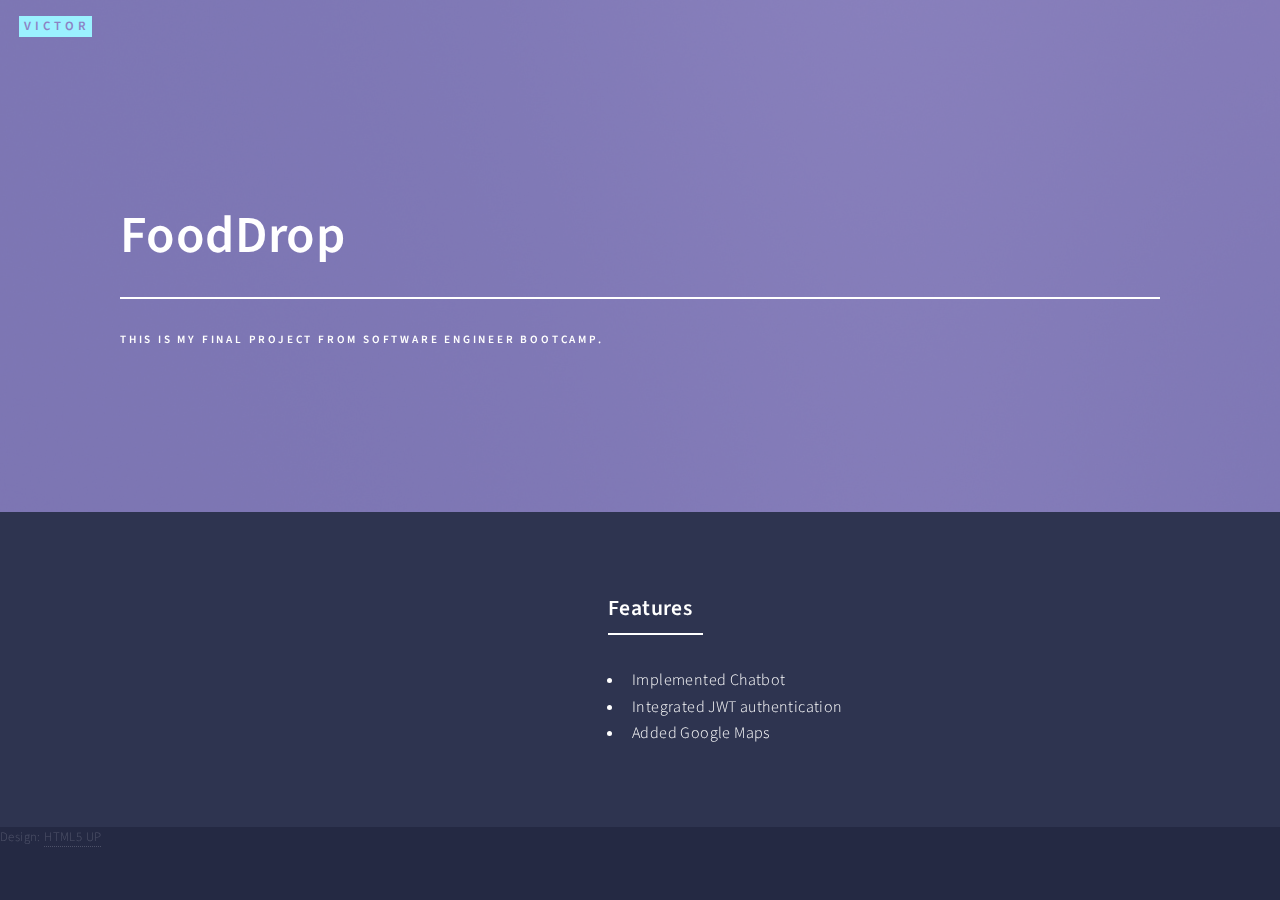
==== commit 3002dddf: "foodDrop video added" ====
--- a/fooddrop.html
+++ b/fooddrop.html
@@ -1,12 +1,8 @@
 <!DOCTYPE HTML>
-<!--
-	Forty by HTML5 UP
-	html5up.net | @ajlkn
-	Free for personal and commercial use under the CCA 3.0 license (html5up.net/license)
--->
+
 <html>
 	<head>
-		<title>FoodDrop - Forty by HTML5 UP</title>
+		<title>FoodDrop</title>
 		<meta charset="utf-8" />
 		<meta name="viewport" content="width=device-width, initial-scale=1, user-scalable=no" />
 		<link rel="stylesheet" href="assets/css/main.css" />
@@ -21,24 +17,10 @@
 				<!-- Note: The "styleN" class below should match that of the banner element. -->
 					<header id="header" class="alt style2">
 						<a href="index.html" class="logo"><strong>Victor</strong> </a>
-						<nav>
-							<a href="#menu">Menu</a>
-						</nav>
+						
 					</header>
 
-				<!-- Menu -->
-					<nav id="menu">
-						<ul class="links">
-							<li><a href="index.html">Home</a></li>
-							<li><a href="landing.html">Landing</a></li>
-							<li><a href="generic.html">Generic</a></li>
-							<li><a href="elements.html">Elements</a></li>
-						</ul>
-						<ul class="actions stacked">
-							<li><a href="#" class="button primary fit">Get Started</a></li>
-							<li><a href="#" class="button fit">Log In</a></li>
-						</ul>
-					</nav>
+				
 
 				<!-- Banner -->
 				<!-- Note: The "styleN" class below should match that of the header element. -->
@@ -48,160 +30,46 @@
 								<img src="images/pic07.jpg" alt="" />
 							</span>
 							<header class="major">
-								<h1>Landing</h1>
+								<h1>FoodDrop</h1>
 							</header>
 							<div class="content">
-								<p>Lorem ipsum dolor sit amet nullam consequat<br />
-								sed veroeros. tempus adipiscing nulla.</p>
+								<p>This is my final project from Software Engineer bootcamp.</p>
 							</div>
 						</div>
 					</section>
 
-				<!-- Main -->
-					<div id="main">
-
-						<!-- One -->
-							<section id="one">
-								<div class="inner">
-									<header class="major">
-										<h2>Sed amet aliquam</h2>
-									</header>
-									<p>Nullam et orci eu lorem consequat tincidunt vivamus et sagittis magna sed nunc rhoncus condimentum sem. In efficitur ligula tate urna. Maecenas massa vel lacinia pellentesque lorem ipsum dolor. Nullam et orci eu lorem consequat tincidunt. Vivamus et sagittis libero. Nullam et orci eu lorem consequat tincidunt vivamus et sagittis magna sed nunc rhoncus condimentum sem. In efficitur ligula tate urna.</p>
-								</div>
-							</section>
+				
 
 						<!-- Two -->
 							<section id="two" class="spotlights">
 								<section>
-									<a href="generic.html" class="image">
-										<img src="images/pic08.jpg" alt="" data-position="center center" />
-									</a>
+									<iframe width="560" height="315" 
+									src="https://www.youtube.com/embed/sJQeBIhTKUg?start=1" 
+									title="YouTube video player" frameborder="0" 
+									allow="accelerometer; autoplay; clipboard-write; encrypted-media; gyroscope; picture-in-picture; web-share"
+									 allowfullscreen></iframe>
 									<div class="content">
 										<div class="inner">
 											<header class="major">
-												<h3>Orci maecenas</h3>
+												<h3>Features</h3>
 											</header>
-											<p>Nullam et orci eu lorem consequat tincidunt vivamus et sagittis magna sed nunc rhoncus condimentum sem. In efficitur ligula tate urna. Maecenas massa sed magna lacinia magna pellentesque lorem ipsum dolor. Nullam et orci eu lorem consequat tincidunt. Vivamus et sagittis tempus.</p>
-											<ul class="actions">
-												<li><a href="generic.html" class="button">Learn more</a></li>
-											</ul>
+											<Ul>
+												<li>Implemented Chatbot </li>
+												<li>Integrated JWT authentication</li>
+												<li>Added Google Maps		</li>
+											</Ul>
 										</div>
 									</div>
 								</section>
-								<section>
-									<a href="generic.html" class="image">
-										<img src="images/pic09.jpg" alt="" data-position="top center" />
-									</a>
-									<div class="content">
-										<div class="inner">
-											<header class="major">
-												<h3>Rhoncus magna</h3>
-											</header>
-											<p>Nullam et orci eu lorem consequat tincidunt vivamus et sagittis magna sed nunc rhoncus condimentum sem. In efficitur ligula tate urna. Maecenas massa sed magna lacinia magna pellentesque lorem ipsum dolor. Nullam et orci eu lorem consequat tincidunt. Vivamus et sagittis tempus.</p>
-											<ul class="actions">
-												<li><a href="generic.html" class="button">Learn more</a></li>
-											</ul>
-										</div>
-									</div>
-								</section>
-								<section>
-									<a href="generic.html" class="image">
-										<img src="images/pic10.jpg" alt="" data-position="25% 25%" />
-									</a>
-									<div class="content">
-										<div class="inner">
-											<header class="major">
-												<h3>Sed nunc ligula</h3>
-											</header>
-											<p>Nullam et orci eu lorem consequat tincidunt vivamus et sagittis magna sed nunc rhoncus condimentum sem. In efficitur ligula tate urna. Maecenas massa sed magna lacinia magna pellentesque lorem ipsum dolor. Nullam et orci eu lorem consequat tincidunt. Vivamus et sagittis tempus.</p>
-											<ul class="actions">
-												<li><a href="generic.html" class="button">Learn more</a></li>
-											</ul>
-										</div>
-									</div>
-								</section>
-							</section>
-
-						<!-- Three -->
-							<section id="three">
-								<div class="inner">
-									<header class="major">
-										<h2>Massa libero</h2>
-									</header>
-									<p>Nullam et orci eu lorem consequat tincidunt vivamus et sagittis libero. Mauris aliquet magna magna sed nunc rhoncus pharetra. Pellentesque condimentum sem. In efficitur ligula tate urna. Maecenas laoreet massa vel lacinia pellentesque lorem ipsum dolor. Nullam et orci eu lorem consequat tincidunt. Vivamus et sagittis libero. Mauris aliquet magna magna sed nunc rhoncus amet pharetra et feugiat tempus.</p>
-									<ul class="actions">
-										<li><a href="generic.html" class="button next">Get Started</a></li>
-									</ul>
-								</div>
-							</section>
-
 					</div>
 
-				<!-- Contact -->
-					<section id="contact">
-						<div class="inner">
-							<section>
-								<form method="post" action="#">
-									<div class="fields">
-										<div class="field half">
-											<label for="name">Name</label>
-											<input type="text" name="name" id="name" />
-										</div>
-										<div class="field half">
-											<label for="email">Email</label>
-											<input type="text" name="email" id="email" />
-										</div>
-										<div class="field">
-											<label for="message">Message</label>
-											<textarea name="message" id="message" rows="6"></textarea>
-										</div>
-									</div>
-									<ul class="actions">
-										<li><input type="submit" value="Send Message" class="primary" /></li>
-										<li><input type="reset" value="Clear" /></li>
-									</ul>
-								</form>
-							</section>
-							<section class="split">
-								<section>
-									<div class="contact-method">
-										<span class="icon solid alt fa-envelope"></span>
-										<h3>Email</h3>
-										<a href="#">information@untitled.tld</a>
-									</div>
-								</section>
-								<section>
-									<div class="contact-method">
-										<span class="icon solid alt fa-phone"></span>
-										<h3>Phone</h3>
-										<span>(000) 000-0000 x12387</span>
-									</div>
-								</section>
-								<section>
-									<div class="contact-method">
-										<span class="icon solid alt fa-home"></span>
-										<h3>Address</h3>
-										<span>1234 Somewhere Road #5432<br />
-										Nashville, TN 00000<br />
-										United States of America</span>
-									</div>
-								</section>
-							</section>
-						</div>
-					</section>
-
+				
 				<!-- Footer -->
 					<footer id="footer">
 						<div class="inner">
-							<ul class="icons">
-								<li><a href="#" class="icon brands alt fa-twitter"><span class="label">Twitter</span></a></li>
-								<li><a href="#" class="icon brands alt fa-facebook-f"><span class="label">Facebook</span></a></li>
-								<li><a href="#" class="icon brands alt fa-instagram"><span class="label">Instagram</span></a></li>
-								<li><a href="#" class="icon brands alt fa-github"><span class="label">GitHub</span></a></li>
-								<li><a href="#" class="icon brands alt fa-linkedin-in"><span class="label">LinkedIn</span></a></li>
-							</ul>
+							
 							<ul class="copyright">
-								<li>&copy; Untitled</li><li>Design: <a href="https://html5up.net">HTML5 UP</a></li>
+								<li>Design: <a href="https://html5up.net">HTML5 UP</a></li>
 							</ul>
 						</div>
 					</footer>
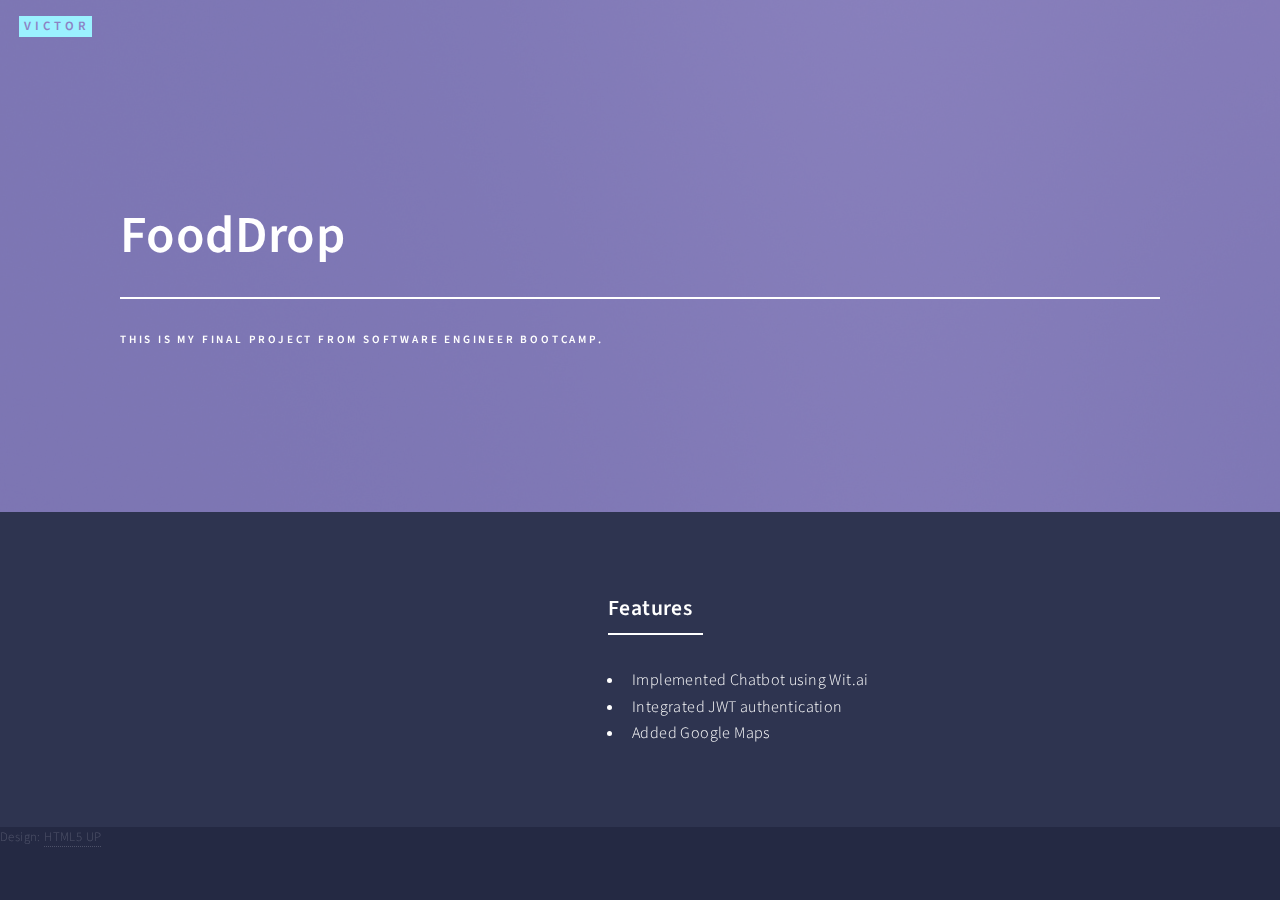
==== commit 6e47daa3: "editing" ====
--- a/fooddrop.html
+++ b/fooddrop.html
@@ -54,7 +54,7 @@
 												<h3>Features</h3>
 											</header>
 											<Ul>
-												<li>Implemented Chatbot </li>
+												<li>Implemented Chatbot using Wit.ai </li>
 												<li>Integrated JWT authentication</li>
 												<li>Added Google Maps		</li>
 											</Ul>
--- a/assets/css/main.css
+++ b/assets/css/main.css
@@ -1,11 +1,7 @@
 @import url(fontawesome-all.min.css);
 @import url("https://fonts.googleapis.com/css?family=Source+Sans+Pro:300,300italic,600,600italic");
 
-/*
-	Forty by HTML5 UP
-	html5up.net | @ajlkn
-	Free for personal and commercial use under the CCA 3.0 license (html5up.net/license)
-*/
+
 
 html, body, div, span, applet, object,
 iframe, h1, h2, h3, h4, h5, h6, p, blockquote,
@@ -190,6 +186,7 @@
 		h1 a, h2 a, h3 a, h4 a, h5 a, h6 a {
 			color: inherit;
 			border-bottom: 0;
+			
 		}
 
 	h1 {
@@ -2276,6 +2273,7 @@
 		display: -webkit-flex;
 		display: -ms-flex;
 		display: flex;
+		flex-direction: column;
 		cursor: default;
 		list-style: none;
 		margin-left: -1em;
--- a/assets/css/noscript.css
+++ b/assets/css/noscript.css
@@ -1,10 +1,4 @@
-/*
-	Forty by HTML5 UP
-	html5up.net | @ajlkn
-	Free for personal and commercial use under the CCA 3.0 license (html5up.net/license)
-*/
 
-/* Banner */
 
 	body.is-preload #banner:after {
 		opacity: 0.85;
